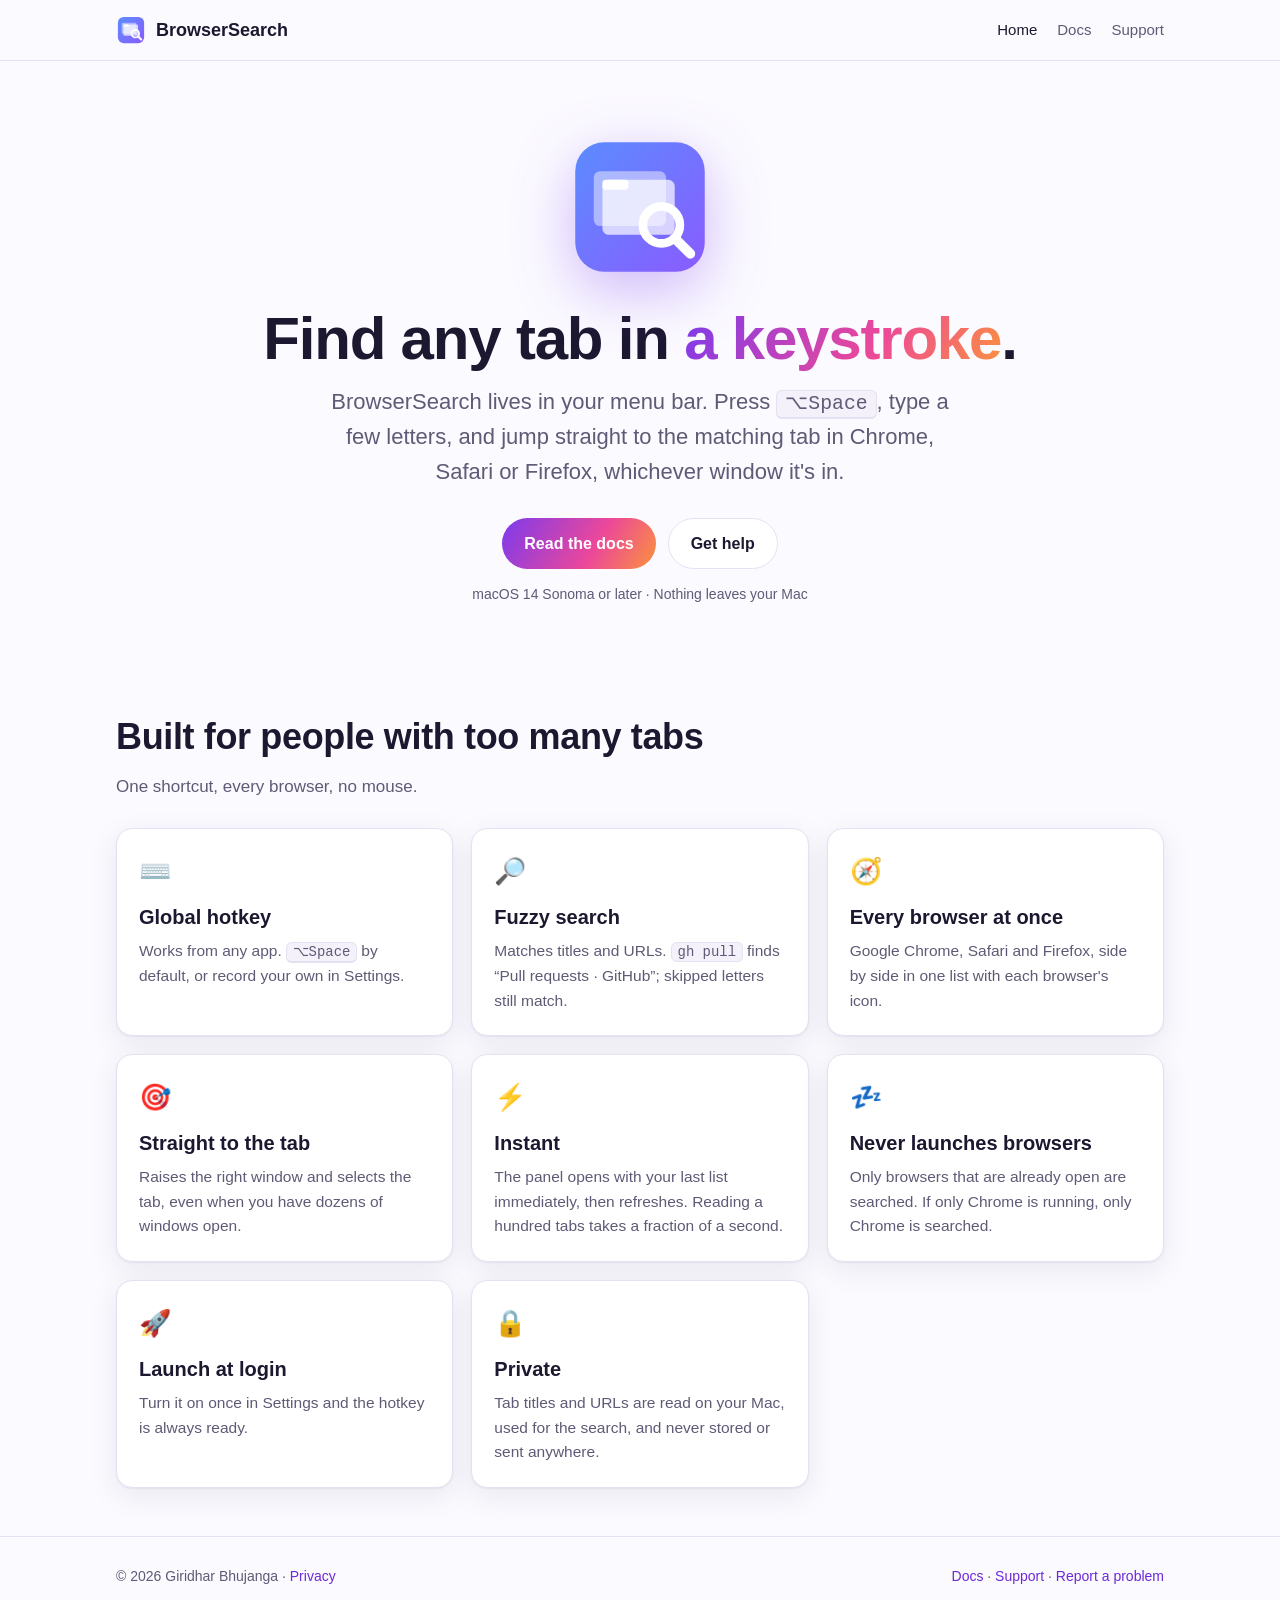
==== index.html @ ef467b91 "BrowserSearch website: home, docs, support, privacy pages and issue templates Co-Authored-By: Claude" ====
<!doctype html>
<html lang="en">
<head>
  <meta charset="utf-8">
  <meta name="viewport" content="width=device-width, initial-scale=1">
  <title>BrowserSearch for macOS</title>
  <meta name="description" content="BrowserSearch finds any open tab in Chrome, Safari or Firefox with a keystroke. Fuzzy search, arrow keys, and it jumps straight to the right window and tab.">
  <link rel="icon" href="images/icon.svg">
  <link rel="stylesheet" href="assets/style.css">
</head>
<body>
<header class="site-header">
  <div class="wrap">
    <a class="brand" href="index.html"><img src="images/icon.svg" alt="">BrowserSearch</a>
    <nav class="nav">
      <a href="index.html" aria-current="page">Home</a>
      <a href="docs.html">Docs</a>
      <a href="support.html">Support</a>
    </nav>
  </div>
</header>

<main>
  <div class="wrap hero">
    <img class="icon" src="images/icon.svg" alt="BrowserSearch app icon">
    <h1>Find any tab in <span class="grad-text">a keystroke</span>.</h1>
    <p class="lead">BrowserSearch lives in your menu bar. Press <kbd>⌥Space</kbd>, type a few letters, and jump straight to the matching tab in Chrome, Safari or Firefox, whichever window it's in.</p>
    <div class="actions">
      <a class="btn primary" href="docs.html">Read the docs</a>
      <a class="btn" href="support.html">Get help</a>
    </div>
    <p class="meta">macOS 14 Sonoma or later · Nothing leaves your Mac</p>
  </div>

  <section>
    <div class="wrap">
      <h2>Built for people with too many tabs</h2>
      <p class="section-lead">One shortcut, every browser, no mouse.</p>
      <div class="grid">
        <div class="card"><span class="emoji">⌨️</span><h3>Global hotkey</h3><p>Works from any app. <kbd>⌥Space</kbd> by default, or record your own in Settings.</p></div>
        <div class="card"><span class="emoji">🔎</span><h3>Fuzzy search</h3><p>Matches titles and URLs. <code>gh pull</code> finds “Pull requests · GitHub”; skipped letters still match.</p></div>
        <div class="card"><span class="emoji">🧭</span><h3>Every browser at once</h3><p>Google Chrome, Safari and Firefox, side by side in one list with each browser's icon.</p></div>
        <div class="card"><span class="emoji">🎯</span><h3>Straight to the tab</h3><p>Raises the right window and selects the tab, even when you have dozens of windows open.</p></div>
        <div class="card"><span class="emoji">⚡️</span><h3>Instant</h3><p>The panel opens with your last list immediately, then refreshes. Reading a hundred tabs takes a fraction of a second.</p></div>
        <div class="card"><span class="emoji">💤</span><h3>Never launches browsers</h3><p>Only browsers that are already open are searched. If only Chrome is running, only Chrome is searched.</p></div>
        <div class="card"><span class="emoji">🚀</span><h3>Launch at login</h3><p>Turn it on once in Settings and the hotkey is always ready.</p></div>
        <div class="card"><span class="emoji">🔒</span><h3>Private</h3><p>Tab titles and URLs are read on your Mac, used for the search, and never stored or sent anywhere.</p></div>
      </div>
    </div>
  </section>
</main>

<footer>
  <div class="wrap">
    <span>© 2026 Giridhar Bhujanga · <a href="privacy.html">Privacy</a></span>
    <span><a href="docs.html">Docs</a> · <a href="support.html">Support</a> · <a href="https://github.com/giridharmb/BrowserSearch_Docs/issues/new/choose">Report a problem</a></span>
  </div>
</footer>
</body>
</html>
---- assets/style.css ----
/* QuickLaunch site — shared styles. Colors follow the app icon (violet → pink → orange). */
:root {
  --bg: #fbfaff;
  --surface: #ffffff;
  --surface-2: #f4f1fb;
  --text: #1c1830;
  --muted: #5f5a75;
  --border: #e6e1f2;
  --violet: #7c3aed;
  --pink: #ec4899;
  --orange: #fb923c;
  --accent: #6d28d9;
  --grad: linear-gradient(120deg, var(--violet), var(--pink) 60%, var(--orange));
  --radius: 16px;
  --shadow: 0 1px 2px rgba(30, 20, 60, .06), 0 8px 30px rgba(30, 20, 60, .08);
  color-scheme: light;
}
@media (prefers-color-scheme: dark) {
  :root {
    --bg: #0f0c1a;
    --surface: #17132a;
    --surface-2: #1e1936;
    --text: #efeafc;
    --muted: #a49dbf;
    --border: #2c2548;
    --accent: #c4a5ff;
    --shadow: 0 1px 2px rgba(0, 0, 0, .4), 0 8px 30px rgba(0, 0, 0, .35);
    color-scheme: dark;
  }
}

* { box-sizing: border-box; }
html { scroll-behavior: smooth; }
body {
  margin: 0;
  background: var(--bg);
  color: var(--text);
  font: 17px/1.6 -apple-system, BlinkMacSystemFont, "SF Pro Text", "Segoe UI", Roboto, Helvetica, Arial, sans-serif;
  -webkit-font-smoothing: antialiased;
}
img { max-width: 100%; height: auto; }
a { color: var(--accent); text-decoration: none; }
a:hover { text-decoration: underline; }
code, kbd {
  font: .9em ui-monospace, "SF Mono", Menlo, monospace;
  background: var(--surface-2);
  border: 1px solid var(--border);
  border-radius: 6px;
  padding: .1em .4em;
}
kbd { border-bottom-width: 2px; white-space: nowrap; }

.wrap { max-width: 1080px; margin: 0 auto; padding: 0 16px; }

/* Header */
.site-header {
  position: sticky; top: 0; z-index: 10;
  background: color-mix(in srgb, var(--bg) 82%, transparent);
  backdrop-filter: saturate(180%) blur(16px);
  -webkit-backdrop-filter: saturate(180%) blur(16px);
  border-bottom: 1px solid var(--border);
}
.site-header .wrap { display: flex; align-items: center; gap: 24px; height: 60px; }
.brand { display: flex; align-items: center; gap: 10px; font-weight: 700; color: var(--text); font-size: 18px; }
.brand img { width: 30px; height: 30px; }
.brand:hover { text-decoration: none; }
.nav { display: flex; gap: 20px; margin-left: auto; flex-wrap: wrap; }
.nav a { color: var(--muted); font-size: 15px; font-weight: 500; }
.nav a:hover, .nav a[aria-current="page"] { color: var(--text); text-decoration: none; }

/* Hero */
.hero { text-align: center; padding: 72px 0 40px; }
.hero .icon { width: 148px; height: 148px; filter: drop-shadow(0 18px 30px rgba(124, 58, 237, .35)); }
.hero h1 { font-size: clamp(38px, 6vw, 60px); line-height: 1.08; margin: 18px 0 12px; letter-spacing: -.02em; }
.grad-text { background: var(--grad); -webkit-background-clip: text; background-clip: text; color: transparent; }
.hero p.lead { font-size: clamp(18px, 2.4vw, 22px); color: var(--muted); max-width: 640px; margin: 0 auto 28px; }
.actions { display: flex; gap: 12px; justify-content: center; flex-wrap: wrap; }
.btn {
  display: inline-flex; align-items: center; gap: 8px;
  padding: 12px 22px; border-radius: 999px; font-weight: 600; font-size: 16px;
  border: 1px solid var(--border); background: var(--surface); color: var(--text);
}
.btn:hover { text-decoration: none; box-shadow: var(--shadow); }
.btn.primary { background: var(--grad); color: #fff; border: 0; }
.meta { color: var(--muted); font-size: 14px; margin-top: 14px; }

/* Sections */
section { padding: 48px 0; }
h2 { font-size: clamp(26px, 3.5vw, 36px); letter-spacing: -.01em; margin: 0 0 8px; }
h3 { font-size: 20px; margin: 0 0 6px; }
.section-lead { color: var(--muted); margin: 0 0 28px; max-width: 680px; }

.grid { display: grid; gap: 18px; grid-template-columns: repeat(auto-fill, minmax(min(100%, 300px), 1fr)); }
.card {
  background: var(--surface); border: 1px solid var(--border); border-radius: var(--radius);
  padding: 22px; box-shadow: var(--shadow);
}
.card p { margin: 0; color: var(--muted); font-size: 15.5px; }
.card .emoji { font-size: 26px; display: block; margin-bottom: 8px; }
.tag {
  display: inline-block; font-size: 12px; font-weight: 600; padding: 2px 8px; border-radius: 999px;
  background: var(--surface-2); color: var(--muted); border: 1px solid var(--border); margin-left: 6px; vertical-align: middle;
}

.shot { display: grid; gap: 28px; grid-template-columns: 1fr 1fr; align-items: center; margin: 28px 0; }
.shot.flip > :first-child { order: 2; }
.shot img { border-radius: var(--radius); box-shadow: var(--shadow); border: 1px solid var(--border); background: var(--surface); }
@media (max-width: 760px) { .shot { grid-template-columns: 1fr; } .shot.flip > :first-child { order: 0; } }

/* Docs layout */
.docs { display: grid; grid-template-columns: 220px 1fr; gap: 40px; padding: 40px 0 64px; }
.toc { position: sticky; top: 84px; align-self: start; font-size: 15px; }
.toc a { display: block; color: var(--muted); padding: 4px 0; }
.toc a:hover { color: var(--text); }
.content h2 { margin-top: 44px; padding-top: 8px; }
.content h2:first-child { margin-top: 0; }
.content p, .content li { color: var(--text); }
@media (max-width: 820px) { .docs { grid-template-columns: 1fr; } .toc { position: static; } }

table { width: 100%; border-collapse: collapse; font-size: 15.5px; background: var(--surface); border-radius: 12px; overflow: hidden; border: 1px solid var(--border); }
th, td { text-align: left; padding: 10px 14px; border-bottom: 1px solid var(--border); vertical-align: top; }
th { background: var(--surface-2); font-weight: 600; }
tr:last-child td { border-bottom: 0; }
.table-scroll { overflow-x: auto; }

.callout { border-left: 4px solid var(--violet); background: var(--surface-2); border-radius: 0 12px 12px 0; padding: 14px 18px; margin: 18px 0; }
.callout.warn { border-left-color: var(--orange); }

details { background: var(--surface); border: 1px solid var(--border); border-radius: 12px; padding: 14px 18px; margin: 10px 0; }
details summary { cursor: pointer; font-weight: 600; }
details[open] summary { margin-bottom: 8px; }

/* Release notes */
.release { border-left: 3px solid var(--border); padding-left: 22px; margin: 0 0 40px; position: relative; }
.release::before { content: ""; position: absolute; left: -8px; top: 8px; width: 13px; height: 13px; border-radius: 50%; background: var(--grad); }
.release .date { color: var(--muted); font-size: 14px; }

footer { border-top: 1px solid var(--border); color: var(--muted); font-size: 14px; padding: 28px 0 40px; }
footer .wrap { display: flex; gap: 16px; flex-wrap: wrap; justify-content: space-between; }
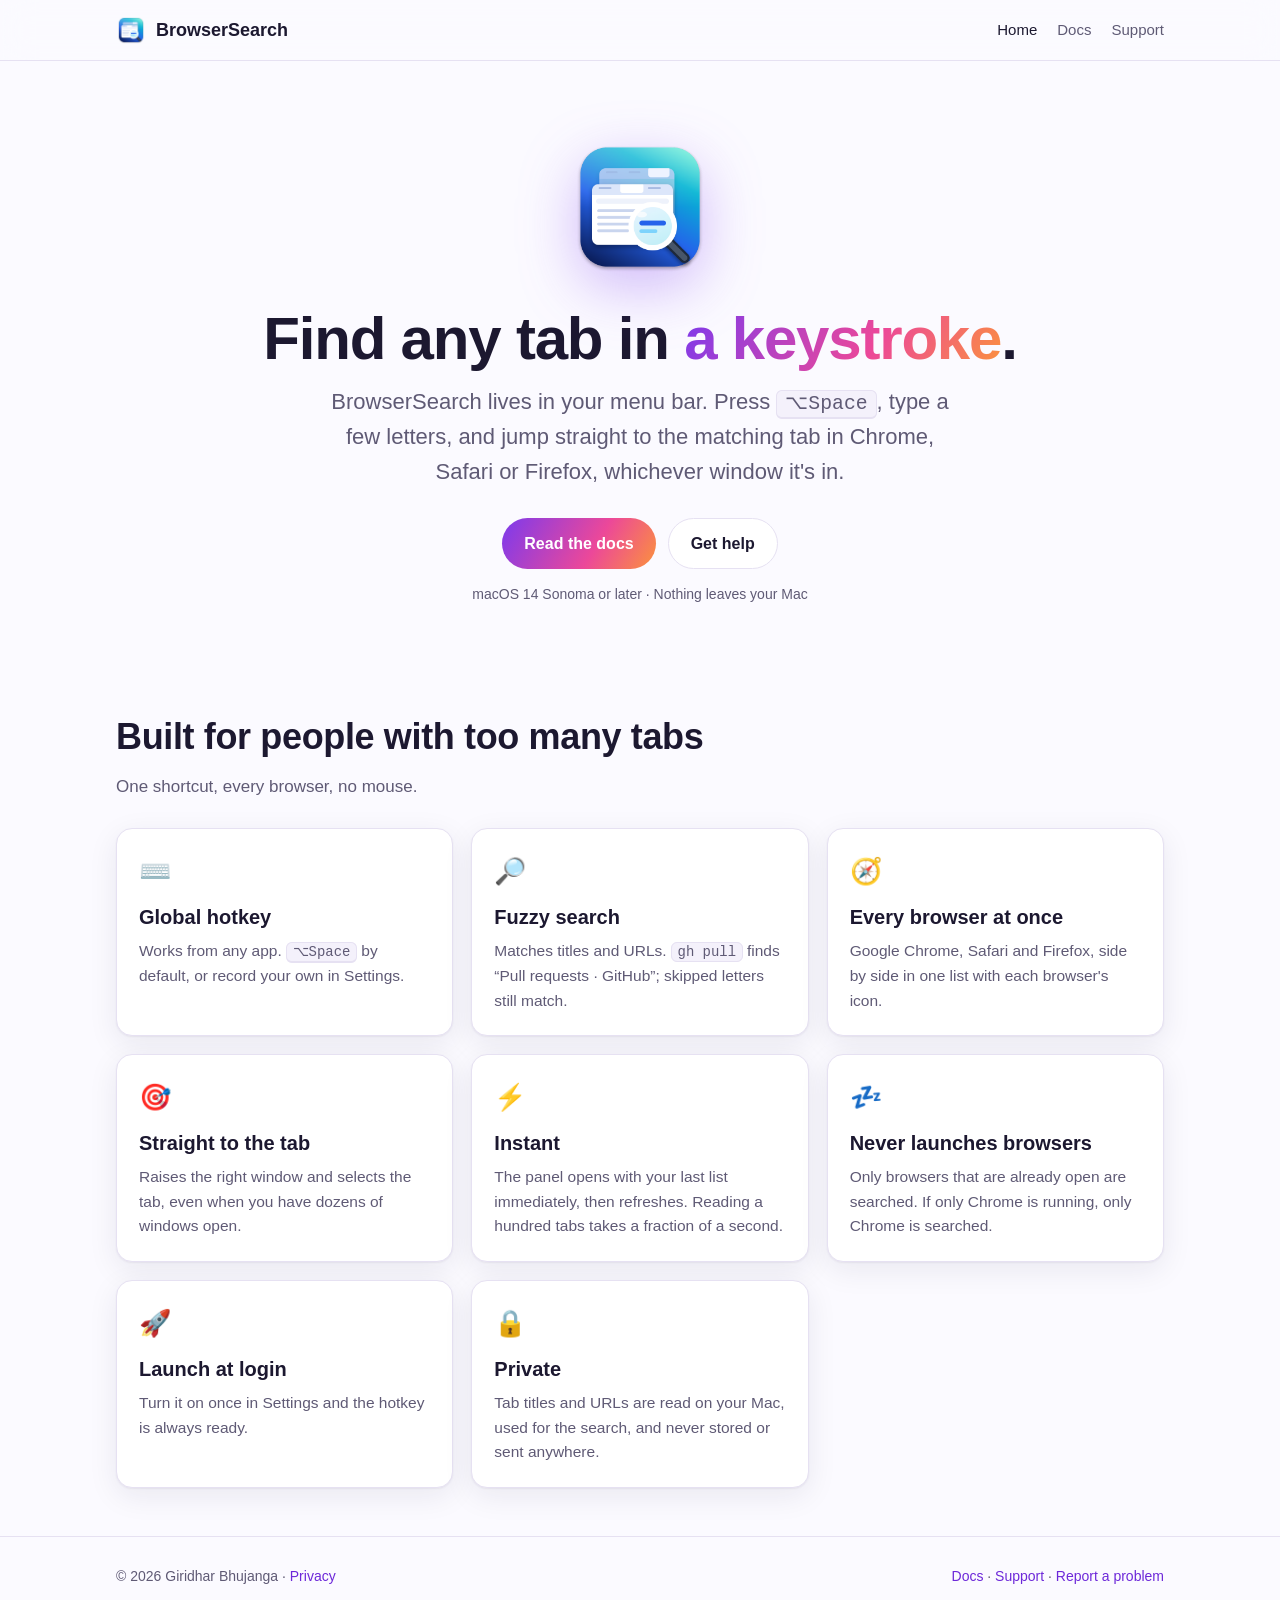
==== commit ac13e4e2: "Real app icon; document the new Settings panes Co-Authored-By: Claude Opus 5.5 <noreply@anthropic.co" ====
--- a/index.html
+++ b/index.html
@@ -5,13 +5,13 @@
   <meta name="viewport" content="width=device-width, initial-scale=1">
   <title>BrowserSearch for macOS</title>
   <meta name="description" content="BrowserSearch finds any open tab in Chrome, Safari or Firefox with a keystroke. Fuzzy search, arrow keys, and it jumps straight to the right window and tab.">
-  <link rel="icon" href="images/icon.svg">
+  <link rel="icon" href="images/icon.png">
   <link rel="stylesheet" href="assets/style.css">
 </head>
 <body>
 <header class="site-header">
   <div class="wrap">
-    <a class="brand" href="index.html"><img src="images/icon.svg" alt="">BrowserSearch</a>
+    <a class="brand" href="index.html"><img src="images/icon.png" alt="">BrowserSearch</a>
     <nav class="nav">
       <a href="index.html" aria-current="page">Home</a>
       <a href="docs.html">Docs</a>
@@ -22,7 +22,7 @@
 
 <main>
   <div class="wrap hero">
-    <img class="icon" src="images/icon.svg" alt="BrowserSearch app icon">
+    <img class="icon" src="images/icon-512.png" alt="BrowserSearch app icon">
     <h1>Find any tab in <span class="grad-text">a keystroke</span>.</h1>
     <p class="lead">BrowserSearch lives in your menu bar. Press <kbd>⌥Space</kbd>, type a few letters, and jump straight to the matching tab in Chrome, Safari or Firefox, whichever window it's in.</p>
     <div class="actions">
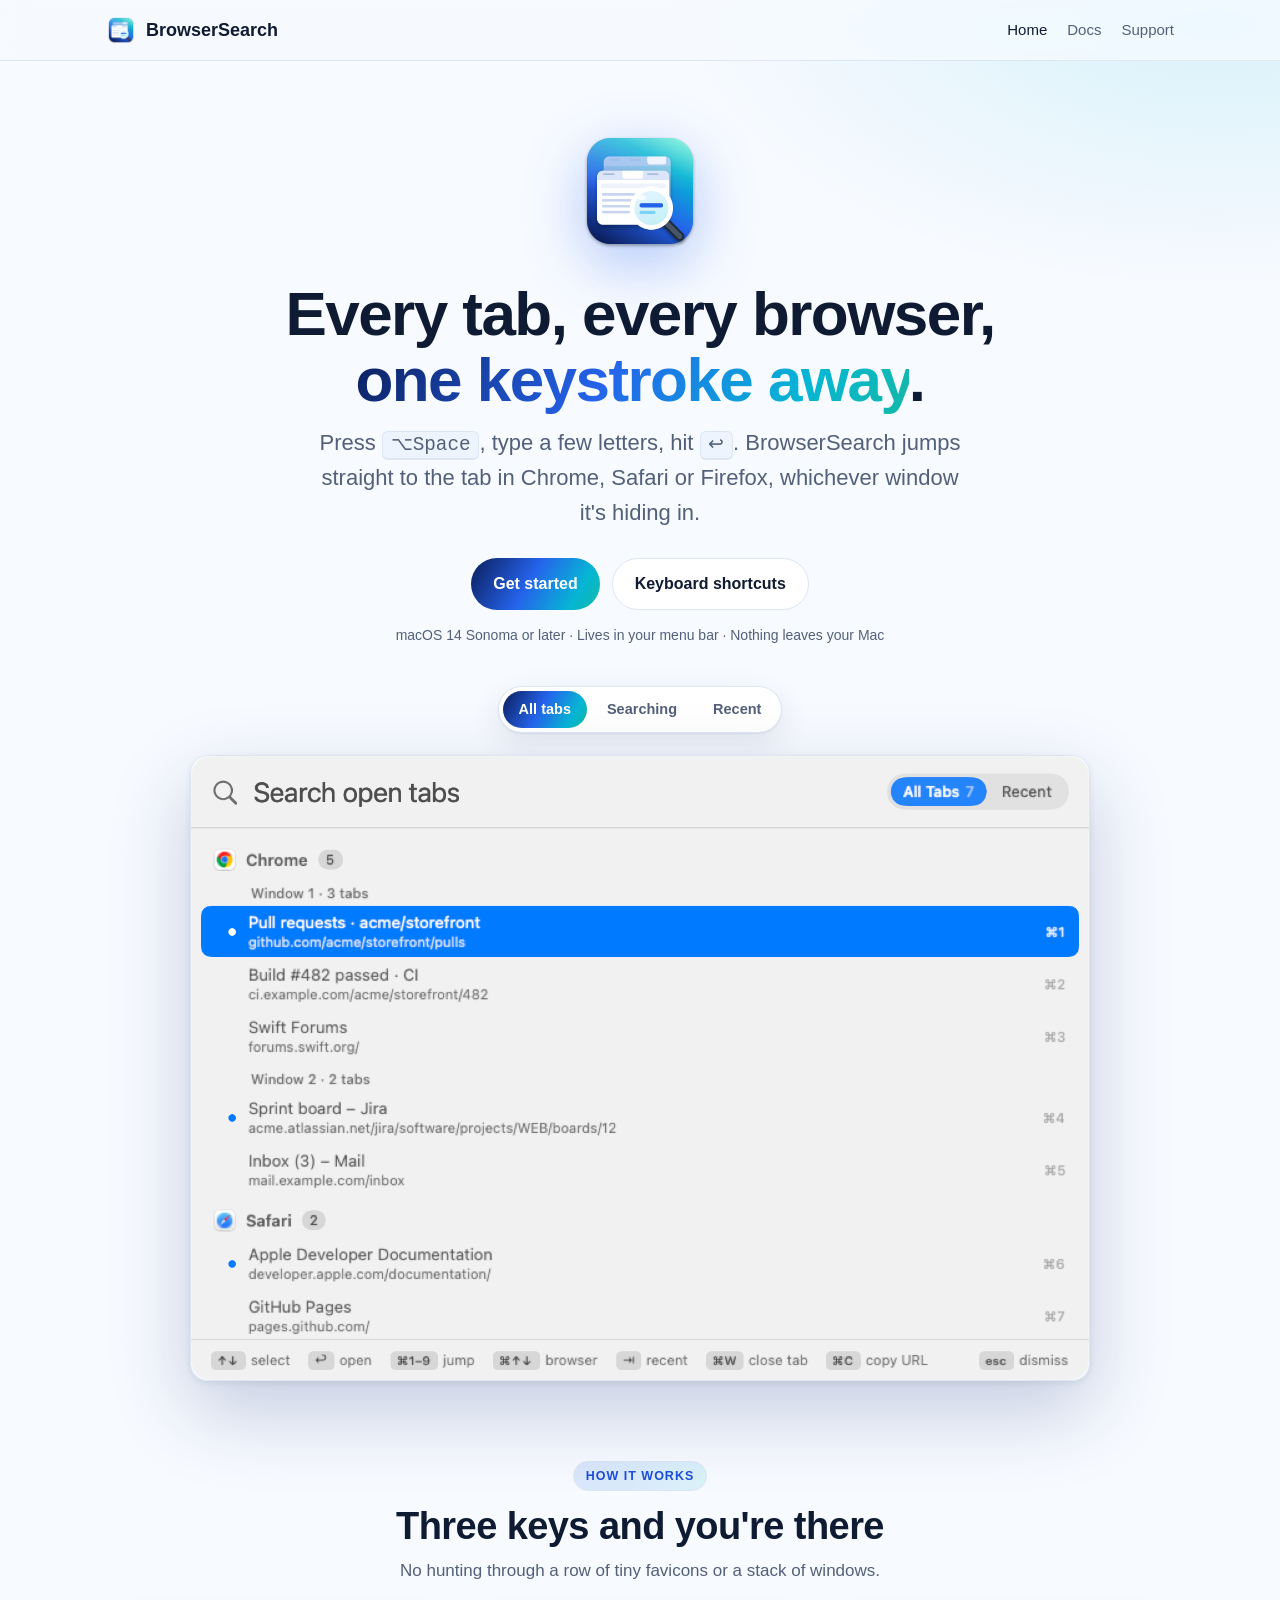
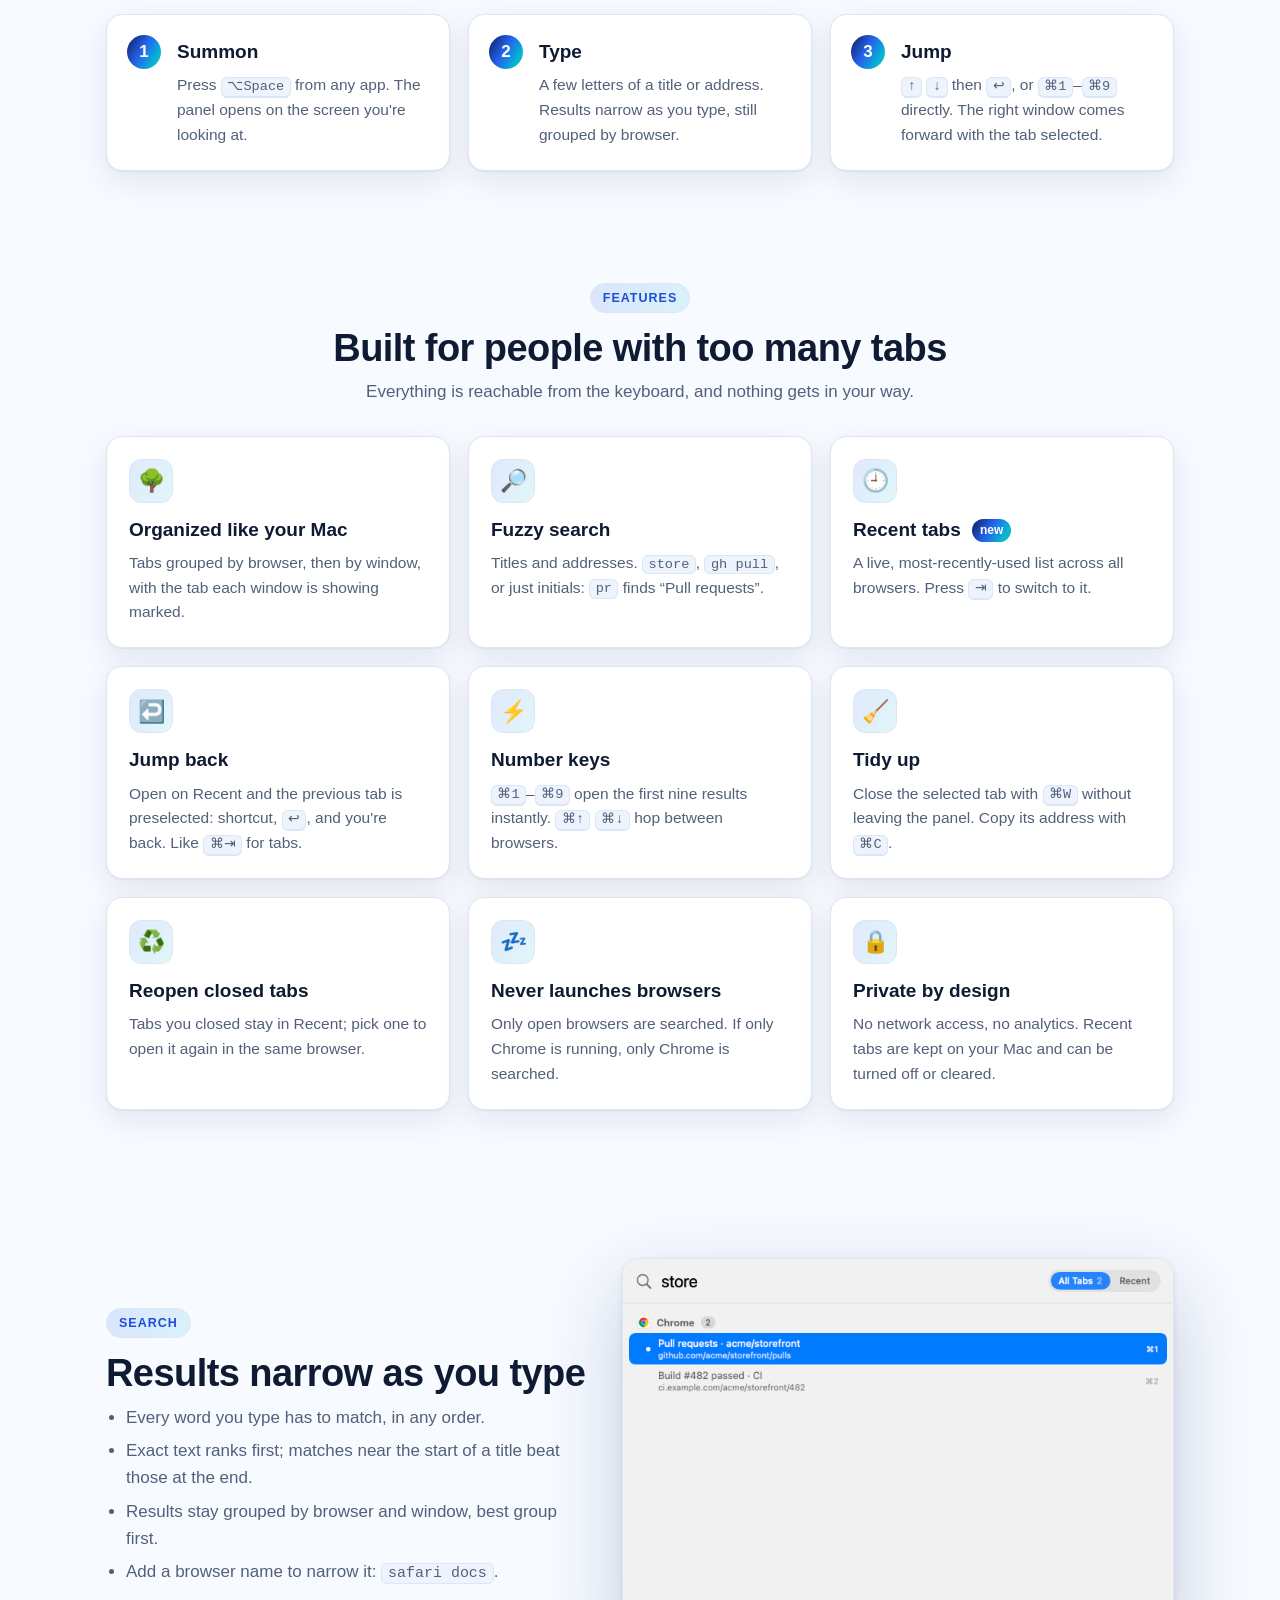
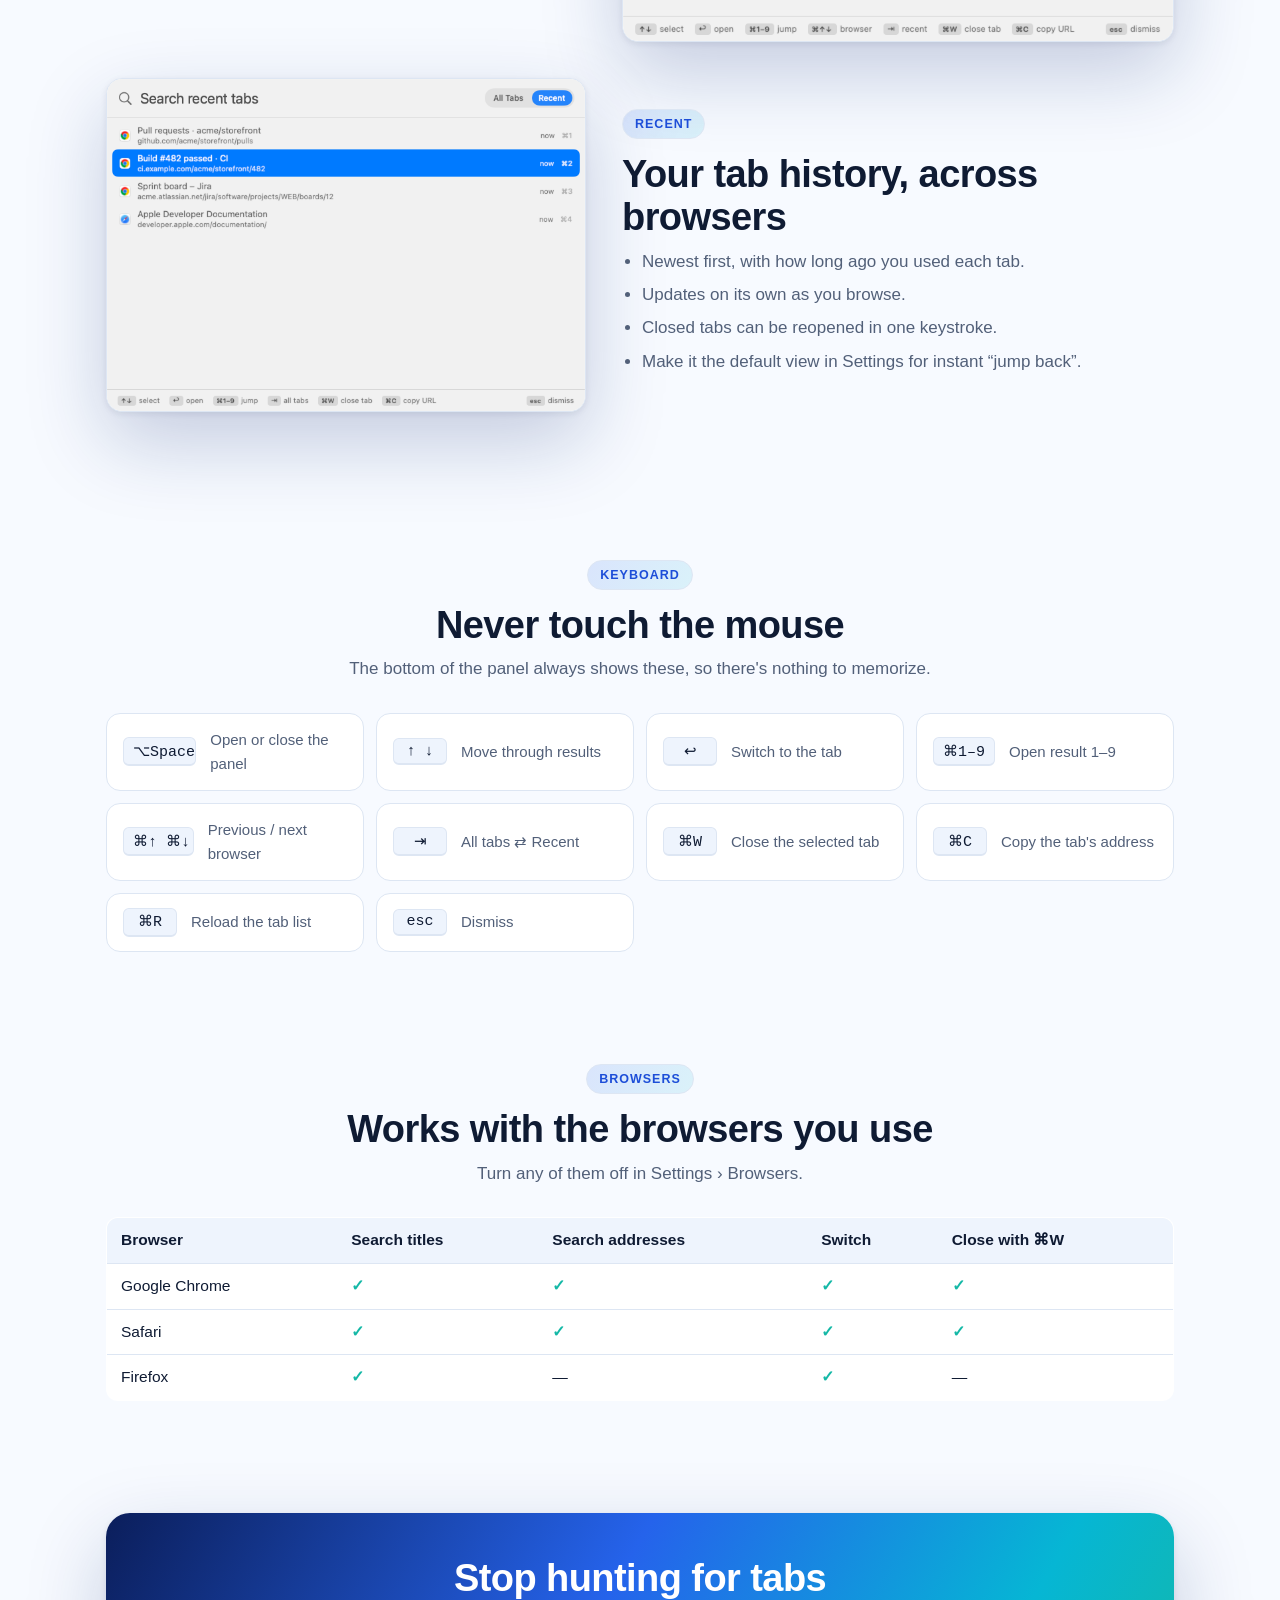
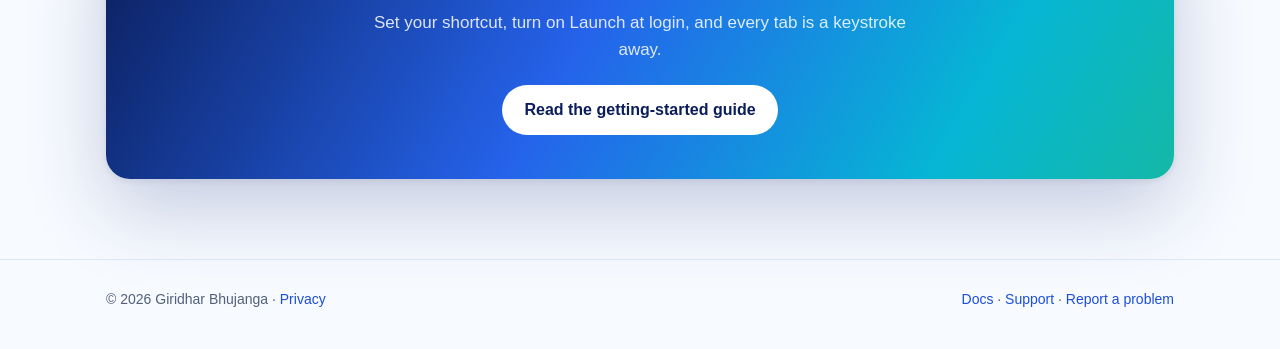
==== commit 3a21e01f: "Restyled site: BrowserSearch palette, screenshot viewer, steps, keyboard grid; docs for tree, Recent" ====
--- a/index.html
+++ b/index.html
@@ -4,7 +4,7 @@
   <meta charset="utf-8">
   <meta name="viewport" content="width=device-width, initial-scale=1">
   <title>BrowserSearch for macOS</title>
-  <meta name="description" content="BrowserSearch finds any open tab in Chrome, Safari or Firefox with a keystroke. Fuzzy search, arrow keys, and it jumps straight to the right window and tab.">
+  <meta name="description" content="BrowserSearch finds any open tab in Chrome, Safari or Firefox with a keystroke. Tabs grouped by browser and window, fuzzy search, recent tabs, and it jumps straight to the right tab.">
   <link rel="icon" href="images/icon.png">
   <link rel="stylesheet" href="assets/style.css">
 </head>
@@ -23,28 +23,140 @@
 <main>
   <div class="wrap hero">
     <img class="icon" src="images/icon-512.png" alt="BrowserSearch app icon">
-    <h1>Find any tab in <span class="grad-text">a keystroke</span>.</h1>
-    <p class="lead">BrowserSearch lives in your menu bar. Press <kbd>⌥Space</kbd>, type a few letters, and jump straight to the matching tab in Chrome, Safari or Firefox, whichever window it's in.</p>
+    <h1>Every tab, every browser,<br><span class="grad-text">one keystroke away</span>.</h1>
+    <p class="lead">Press <kbd>⌥Space</kbd>, type a few letters, hit <kbd>↩</kbd>. BrowserSearch jumps straight to the tab in Chrome, Safari or Firefox, whichever window it's hiding in.</p>
     <div class="actions">
-      <a class="btn primary" href="docs.html">Read the docs</a>
-      <a class="btn" href="support.html">Get help</a>
+      <a class="btn primary" href="docs.html#start">Get started</a>
+      <a class="btn" href="#keyboard">Keyboard shortcuts</a>
     </div>
-    <p class="meta">macOS 14 Sonoma or later · Nothing leaves your Mac</p>
+    <p class="meta">macOS 14 Sonoma or later · Lives in your menu bar · Nothing leaves your Mac</p>
+
+    <div class="viewer">
+      <input type="radio" name="view" id="v-all" checked>
+      <input type="radio" name="view" id="v-search">
+      <input type="radio" name="view" id="v-recent">
+      <div class="switch" role="tablist" aria-label="Screenshots">
+        <label for="v-all">All tabs</label>
+        <label for="v-search">Searching</label>
+        <label for="v-recent">Recent</label>
+      </div>
+      <div class="frames">
+        <img class="f-all" src="images/panel-all.png" alt="The BrowserSearch panel listing tabs grouped under Chrome and Safari, and by window">
+        <img class="f-search" src="images/panel-search.png" alt="Typing 'store' narrows the list to the two matching Chrome tabs">
+        <img class="f-recent" src="images/panel-recent.png" alt="The Recent list showing the most recently used tabs, newest first, with the previous tab preselected">
+      </div>
+    </div>
   </div>
 
   <section>
+    <div class="wrap center">
+      <span class="eyebrow">How it works</span>
+      <h2>Three keys and you're there</h2>
+      <p class="section-lead">No hunting through a row of tiny favicons or a stack of windows.</p>
+      <div class="steps" style="text-align:left">
+        <div class="step"><h3>Summon</h3><p>Press <kbd>⌥Space</kbd> from any app. The panel opens on the screen you're looking at.</p></div>
+        <div class="step"><h3>Type</h3><p>A few letters of a title or address. Results narrow as you type, still grouped by browser.</p></div>
+        <div class="step"><h3>Jump</h3><p><kbd>↑</kbd> <kbd>↓</kbd> then <kbd>↩</kbd>, or <kbd>⌘1</kbd>–<kbd>⌘9</kbd> directly. The right window comes forward with the tab selected.</p></div>
+      </div>
+    </div>
+  </section>
+
+  <section>
     <div class="wrap">
-      <h2>Built for people with too many tabs</h2>
-      <p class="section-lead">One shortcut, every browser, no mouse.</p>
+      <div class="center">
+        <span class="eyebrow">Features</span>
+        <h2>Built for people with too many tabs</h2>
+        <p class="section-lead">Everything is reachable from the keyboard, and nothing gets in your way.</p>
+      </div>
       <div class="grid">
-        <div class="card"><span class="emoji">⌨️</span><h3>Global hotkey</h3><p>Works from any app. <kbd>⌥Space</kbd> by default, or record your own in Settings.</p></div>
-        <div class="card"><span class="emoji">🔎</span><h3>Fuzzy search</h3><p>Matches titles and URLs. <code>gh pull</code> finds “Pull requests · GitHub”; skipped letters still match.</p></div>
-        <div class="card"><span class="emoji">🧭</span><h3>Every browser at once</h3><p>Google Chrome, Safari and Firefox, side by side in one list with each browser's icon.</p></div>
-        <div class="card"><span class="emoji">🎯</span><h3>Straight to the tab</h3><p>Raises the right window and selects the tab, even when you have dozens of windows open.</p></div>
-        <div class="card"><span class="emoji">⚡️</span><h3>Instant</h3><p>The panel opens with your last list immediately, then refreshes. Reading a hundred tabs takes a fraction of a second.</p></div>
-        <div class="card"><span class="emoji">💤</span><h3>Never launches browsers</h3><p>Only browsers that are already open are searched. If only Chrome is running, only Chrome is searched.</p></div>
-        <div class="card"><span class="emoji">🚀</span><h3>Launch at login</h3><p>Turn it on once in Settings and the hotkey is always ready.</p></div>
-        <div class="card"><span class="emoji">🔒</span><h3>Private</h3><p>Tab titles and URLs are read on your Mac, used for the search, and never stored or sent anywhere.</p></div>
+        <div class="card"><span class="emoji">🌳</span><h3>Organized like your Mac</h3><p>Tabs grouped by browser, then by window, with the tab each window is showing marked.</p></div>
+        <div class="card"><span class="emoji">🔎</span><h3>Fuzzy search</h3><p>Titles and addresses. <code>store</code>, <code>gh pull</code>, or just initials: <code>pr</code> finds “Pull requests”.</p></div>
+        <div class="card"><span class="emoji">🕘</span><h3>Recent tabs <span class="tag new">new</span></h3><p>A live, most-recently-used list across all browsers. Press <kbd>⇥</kbd> to switch to it.</p></div>
+        <div class="card"><span class="emoji">↩️</span><h3>Jump back</h3><p>Open on Recent and the previous tab is preselected: shortcut, <kbd>↩</kbd>, and you're back. Like <kbd>⌘⇥</kbd> for tabs.</p></div>
+        <div class="card"><span class="emoji">⚡️</span><h3>Number keys</h3><p><kbd>⌘1</kbd>–<kbd>⌘9</kbd> open the first nine results instantly. <kbd>⌘↑</kbd> <kbd>⌘↓</kbd> hop between browsers.</p></div>
+        <div class="card"><span class="emoji">🧹</span><h3>Tidy up</h3><p>Close the selected tab with <kbd>⌘W</kbd> without leaving the panel. Copy its address with <kbd>⌘C</kbd>.</p></div>
+        <div class="card"><span class="emoji">♻️</span><h3>Reopen closed tabs</h3><p>Tabs you closed stay in Recent; pick one to open it again in the same browser.</p></div>
+        <div class="card"><span class="emoji">💤</span><h3>Never launches browsers</h3><p>Only open browsers are searched. If only Chrome is running, only Chrome is searched.</p></div>
+        <div class="card"><span class="emoji">🔒</span><h3>Private by design</h3><p>No network access, no analytics. Recent tabs are kept on your Mac and can be turned off or cleared.</p></div>
+      </div>
+    </div>
+  </section>
+
+  <section>
+    <div class="wrap">
+      <div class="shot">
+        <div>
+          <span class="eyebrow">Search</span>
+          <h2>Results narrow as you type</h2>
+          <ul>
+            <li>Every word you type has to match, in any order.</li>
+            <li>Exact text ranks first; matches near the start of a title beat those at the end.</li>
+            <li>Results stay grouped by browser and window, best group first.</li>
+            <li>Add a browser name to narrow it: <code>safari docs</code>.</li>
+          </ul>
+        </div>
+        <img src="images/panel-search.png" alt="Search results for 'store' grouped under Chrome">
+      </div>
+      <div class="shot flip">
+        <div>
+          <span class="eyebrow">Recent</span>
+          <h2>Your tab history, across browsers</h2>
+          <ul>
+            <li>Newest first, with how long ago you used each tab.</li>
+            <li>Updates on its own as you browse.</li>
+            <li>Closed tabs can be reopened in one keystroke.</li>
+            <li>Make it the default view in Settings for instant “jump back”.</li>
+          </ul>
+        </div>
+        <img src="images/panel-recent.png" alt="Recent tabs list, newest first">
+      </div>
+    </div>
+  </section>
+
+  <section id="keyboard">
+    <div class="wrap">
+      <div class="center">
+        <span class="eyebrow">Keyboard</span>
+        <h2>Never touch the mouse</h2>
+        <p class="section-lead">The bottom of the panel always shows these, so there's nothing to memorize.</p>
+      </div>
+      <div class="keys">
+        <div class="key"><kbd>⌥Space</kbd><span>Open or close the panel</span></div>
+        <div class="key"><kbd>↑ ↓</kbd><span>Move through results</span></div>
+        <div class="key"><kbd>↩</kbd><span>Switch to the tab</span></div>
+        <div class="key"><kbd>⌘1–9</kbd><span>Open result 1–9</span></div>
+        <div class="key"><kbd>⌘↑ ⌘↓</kbd><span>Previous / next browser</span></div>
+        <div class="key"><kbd>⇥</kbd><span>All tabs ⇄ Recent</span></div>
+        <div class="key"><kbd>⌘W</kbd><span>Close the selected tab</span></div>
+        <div class="key"><kbd>⌘C</kbd><span>Copy the tab's address</span></div>
+        <div class="key"><kbd>⌘R</kbd><span>Reload the tab list</span></div>
+        <div class="key"><kbd>esc</kbd><span>Dismiss</span></div>
+      </div>
+    </div>
+  </section>
+
+  <section>
+    <div class="wrap">
+      <div class="center">
+        <span class="eyebrow">Browsers</span>
+        <h2>Works with the browsers you use</h2>
+        <p class="section-lead">Turn any of them off in Settings › Browsers.</p>
+      </div>
+      <div class="table-scroll"><table>
+        <tr><th>Browser</th><th>Search titles</th><th>Search addresses</th><th>Switch</th><th>Close with ⌘W</th></tr>
+        <tr><td>Google Chrome</td><td class="yes">✓</td><td class="yes">✓</td><td class="yes">✓</td><td class="yes">✓</td></tr>
+        <tr><td>Safari</td><td class="yes">✓</td><td class="yes">✓</td><td class="yes">✓</td><td class="yes">✓</td></tr>
+        <tr><td>Firefox</td><td class="yes">✓</td><td>—</td><td class="yes">✓</td><td>—</td></tr>
+      </table></div>
+    </div>
+  </section>
+
+  <section>
+    <div class="wrap">
+      <div class="cta">
+        <h2>Stop hunting for tabs</h2>
+        <p>Set your shortcut, turn on Launch at login, and every tab is a keystroke away.</p>
+        <a class="btn" href="docs.html#start">Read the getting-started guide</a>
       </div>
     </div>
   </section>
--- a/assets/style.css
+++ b/assets/style.css
@@ -1,30 +1,35 @@
-/* QuickLaunch site — shared styles. Colors follow the app icon (violet → pink → orange). */
+/* BrowserSearch site — shared styles. Colors follow the app icon (deep blue → blue → cyan → teal). */
 :root {
-  --bg: #fbfaff;
+  --bg: #f7faff;
   --surface: #ffffff;
-  --surface-2: #f4f1fb;
-  --text: #1c1830;
-  --muted: #5f5a75;
-  --border: #e6e1f2;
-  --violet: #7c3aed;
-  --pink: #ec4899;
-  --orange: #fb923c;
-  --accent: #6d28d9;
-  --grad: linear-gradient(120deg, var(--violet), var(--pink) 60%, var(--orange));
+  --surface-2: #eef4fd;
+  --text: #0f1b33;
+  --muted: #526079;
+  --border: #dde6f3;
+  --blue: #2563eb;
+  --cyan: #06b6d4;
+  --teal: #14b8a6;
+  --navy: #0b1e5b;
+  --accent: #1d4ed8;
+  --grad: linear-gradient(120deg, var(--navy), var(--blue) 45%, var(--cyan) 80%, var(--teal));
+  --grad-soft: linear-gradient(120deg, rgba(37, 99, 235, .14), rgba(6, 182, 212, .12));
   --radius: 16px;
-  --shadow: 0 1px 2px rgba(30, 20, 60, .06), 0 8px 30px rgba(30, 20, 60, .08);
+  --shadow: 0 1px 2px rgba(15, 30, 70, .06), 0 10px 32px rgba(15, 30, 70, .09);
+  --shadow-lg: 0 2px 6px rgba(15, 30, 70, .08), 0 30px 80px rgba(15, 40, 110, .22);
   color-scheme: light;
 }
 @media (prefers-color-scheme: dark) {
   :root {
-    --bg: #0f0c1a;
-    --surface: #17132a;
-    --surface-2: #1e1936;
-    --text: #efeafc;
-    --muted: #a49dbf;
-    --border: #2c2548;
-    --accent: #c4a5ff;
-    --shadow: 0 1px 2px rgba(0, 0, 0, .4), 0 8px 30px rgba(0, 0, 0, .35);
+    --bg: #070d1c;
+    --surface: #0e1830;
+    --surface-2: #14213f;
+    --text: #e8eefc;
+    --muted: #9aa8c7;
+    --border: #1f2e52;
+    --accent: #7cb4ff;
+    --grad-soft: linear-gradient(120deg, rgba(37, 99, 235, .22), rgba(6, 182, 212, .14));
+    --shadow: 0 1px 2px rgba(0, 0, 0, .4), 0 10px 32px rgba(0, 0, 0, .35);
+    --shadow-lg: 0 2px 6px rgba(0, 0, 0, .5), 0 30px 80px rgba(0, 20, 60, .6);
     color-scheme: dark;
   }
 }
@@ -33,7 +38,11 @@
 html { scroll-behavior: smooth; }
 body {
   margin: 0;
-  background: var(--bg);
+  background:
+    radial-gradient(1100px 520px at 15% -10%, rgba(37, 99, 235, .14), transparent 60%),
+    radial-gradient(900px 480px at 95% 0%, rgba(6, 182, 212, .13), transparent 60%),
+    var(--bg);
+  background-repeat: no-repeat;
   color: var(--text);
   font: 17px/1.6 -apple-system, BlinkMacSystemFont, "SF Pro Text", "Segoe UI", Roboto, Helvetica, Arial, sans-serif;
   -webkit-font-smoothing: antialiased;
@@ -42,7 +51,7 @@
 a { color: var(--accent); text-decoration: none; }
 a:hover { text-decoration: underline; }
 code, kbd {
-  font: .9em ui-monospace, "SF Mono", Menlo, monospace;
+  font: .88em ui-monospace, "SF Mono", Menlo, monospace;
   background: var(--surface-2);
   border: 1px solid var(--border);
   border-radius: 6px;
@@ -50,12 +59,12 @@
 }
 kbd { border-bottom-width: 2px; white-space: nowrap; }
 
-.wrap { max-width: 1080px; margin: 0 auto; padding: 0 16px; }
+.wrap { max-width: 1100px; margin: 0 auto; padding: 0 16px; }
 
 /* Header */
 .site-header {
   position: sticky; top: 0; z-index: 10;
-  background: color-mix(in srgb, var(--bg) 82%, transparent);
+  background: color-mix(in srgb, var(--bg) 80%, transparent);
   backdrop-filter: saturate(180%) blur(16px);
   -webkit-backdrop-filter: saturate(180%) blur(16px);
   border-bottom: 1px solid var(--border);
@@ -69,52 +78,124 @@
 .nav a:hover, .nav a[aria-current="page"] { color: var(--text); text-decoration: none; }
 
 /* Hero */
-.hero { text-align: center; padding: 72px 0 40px; }
-.hero .icon { width: 148px; height: 148px; filter: drop-shadow(0 18px 30px rgba(124, 58, 237, .35)); }
-.hero h1 { font-size: clamp(38px, 6vw, 60px); line-height: 1.08; margin: 18px 0 12px; letter-spacing: -.02em; }
+.hero { text-align: center; padding: 64px 0 24px; }
+.hero .icon { width: 132px; height: 132px; filter: drop-shadow(0 18px 30px rgba(37, 99, 235, .35)); }
+.hero h1 { font-size: clamp(38px, 6vw, 62px); line-height: 1.06; margin: 16px 0 12px; letter-spacing: -.025em; }
 .grad-text { background: var(--grad); -webkit-background-clip: text; background-clip: text; color: transparent; }
-.hero p.lead { font-size: clamp(18px, 2.4vw, 22px); color: var(--muted); max-width: 640px; margin: 0 auto 28px; }
+.hero p.lead { font-size: clamp(18px, 2.4vw, 22px); color: var(--muted); max-width: 660px; margin: 0 auto 28px; }
 .actions { display: flex; gap: 12px; justify-content: center; flex-wrap: wrap; }
 .btn {
   display: inline-flex; align-items: center; gap: 8px;
   padding: 12px 22px; border-radius: 999px; font-weight: 600; font-size: 16px;
   border: 1px solid var(--border); background: var(--surface); color: var(--text);
-}
-.btn:hover { text-decoration: none; box-shadow: var(--shadow); }
+  transition: box-shadow .15s, transform .15s;
+}
+.btn:hover { text-decoration: none; box-shadow: var(--shadow); transform: translateY(-1px); }
 .btn.primary { background: var(--grad); color: #fff; border: 0; }
 .meta { color: var(--muted); font-size: 14px; margin-top: 14px; }
+.eyebrow {
+  display: inline-block; font-size: 12.5px; font-weight: 700; letter-spacing: .08em; text-transform: uppercase;
+  color: var(--accent); background: var(--grad-soft); border: 1px solid var(--border);
+  padding: 4px 12px; border-radius: 999px; margin-bottom: 14px;
+}
+
+/* Screenshot viewer: pure-CSS tabs (radio inputs), no JavaScript */
+.viewer { max-width: 900px; margin: 40px auto 0; text-align: center; }
+.viewer input { position: absolute; opacity: 0; pointer-events: none; }
+.viewer .switch {
+  display: inline-flex; gap: 4px; padding: 4px; border-radius: 999px;
+  background: var(--surface); border: 1px solid var(--border); box-shadow: var(--shadow); margin-bottom: 22px;
+}
+.viewer .switch label {
+  cursor: pointer; padding: 7px 16px; border-radius: 999px; font-size: 14.5px; font-weight: 600; color: var(--muted);
+  transition: background .15s, color .15s;
+}
+.viewer .frames { position: relative; }
+.viewer .frames img {
+  display: none; width: 100%; border-radius: 18px; box-shadow: var(--shadow-lg); border: 1px solid var(--border);
+}
+.viewer .caption { color: var(--muted); font-size: 15px; margin-top: 16px; display: none; }
+#v-all:checked ~ .switch label[for="v-all"],
+#v-search:checked ~ .switch label[for="v-search"],
+#v-recent:checked ~ .switch label[for="v-recent"] { background: var(--grad); color: #fff; }
+#v-all:checked ~ .frames .f-all,
+#v-search:checked ~ .frames .f-search,
+#v-recent:checked ~ .frames .f-recent { display: block; }
+#v-all:focus-visible ~ .switch label[for="v-all"],
+#v-search:focus-visible ~ .switch label[for="v-search"],
+#v-recent:focus-visible ~ .switch label[for="v-recent"] { outline: 2px solid var(--blue); outline-offset: 2px; }
 
 /* Sections */
-section { padding: 48px 0; }
-h2 { font-size: clamp(26px, 3.5vw, 36px); letter-spacing: -.01em; margin: 0 0 8px; }
-h3 { font-size: 20px; margin: 0 0 6px; }
-.section-lead { color: var(--muted); margin: 0 0 28px; max-width: 680px; }
+section { padding: 56px 0; }
+h2 { font-size: clamp(26px, 3.5vw, 38px); letter-spacing: -.015em; margin: 0 0 8px; line-height: 1.15; }
+h3 { font-size: 19px; margin: 0 0 6px; }
+.section-lead { color: var(--muted); margin: 0 0 30px; max-width: 700px; }
+.center { text-align: center; }
+.center .section-lead { margin-left: auto; margin-right: auto; }
 
 .grid { display: grid; gap: 18px; grid-template-columns: repeat(auto-fill, minmax(min(100%, 300px), 1fr)); }
 .card {
   background: var(--surface); border: 1px solid var(--border); border-radius: var(--radius);
-  padding: 22px; box-shadow: var(--shadow);
-}
+  padding: 22px; box-shadow: var(--shadow); transition: transform .15s, box-shadow .15s;
+}
+a.card { display: block; color: inherit; }
+a.card:hover, .grid .card:hover { transform: translateY(-2px); box-shadow: var(--shadow-lg); text-decoration: none; }
 .card p { margin: 0; color: var(--muted); font-size: 15.5px; }
-.card .emoji { font-size: 26px; display: block; margin-bottom: 8px; }
+.card .emoji {
+  font-size: 22px; display: inline-grid; place-items: center; width: 44px; height: 44px; margin-bottom: 12px;
+  border-radius: 12px; background: var(--grad-soft); border: 1px solid var(--border);
+}
 .tag {
   display: inline-block; font-size: 12px; font-weight: 600; padding: 2px 8px; border-radius: 999px;
   background: var(--surface-2); color: var(--muted); border: 1px solid var(--border); margin-left: 6px; vertical-align: middle;
 }
-
-.shot { display: grid; gap: 28px; grid-template-columns: 1fr 1fr; align-items: center; margin: 28px 0; }
+.tag.new { background: var(--grad); color: #fff; border: 0; }
+
+/* Numbered steps */
+.steps { display: grid; gap: 18px; grid-template-columns: repeat(auto-fit, minmax(min(100%, 240px), 1fr)); counter-reset: step; }
+.step { position: relative; padding: 22px 22px 22px 70px; background: var(--surface); border: 1px solid var(--border); border-radius: var(--radius); box-shadow: var(--shadow); }
+.step::before {
+  counter-increment: step; content: counter(step);
+  position: absolute; left: 20px; top: 20px; width: 34px; height: 34px; border-radius: 50%;
+  display: grid; place-items: center; font-weight: 700; color: #fff; background: var(--grad);
+}
+.step p { margin: 0; color: var(--muted); font-size: 15.5px; }
+
+/* Keyboard grid */
+.keys { display: grid; gap: 12px; grid-template-columns: repeat(auto-fill, minmax(min(100%, 240px), 1fr)); }
+.key {
+  display: flex; align-items: center; gap: 14px; padding: 14px 16px;
+  background: var(--surface); border: 1px solid var(--border); border-radius: 14px;
+}
+.key kbd { font-size: 15px; padding: .25em .6em; min-width: 54px; text-align: center; }
+.key span { color: var(--muted); font-size: 15px; }
+
+/* Split feature rows */
+.shot { display: grid; gap: 36px; grid-template-columns: 1fr 1.15fr; align-items: center; margin: 36px 0; }
 .shot.flip > :first-child { order: 2; }
-.shot img { border-radius: var(--radius); box-shadow: var(--shadow); border: 1px solid var(--border); background: var(--surface); }
+.shot img { border-radius: var(--radius); box-shadow: var(--shadow-lg); border: 1px solid var(--border); background: var(--surface); }
+.shot ul { color: var(--muted); padding-left: 20px; margin: 0; }
+.shot li { margin: 6px 0; }
 @media (max-width: 760px) { .shot { grid-template-columns: 1fr; } .shot.flip > :first-child { order: 0; } }
+
+/* Call to action band */
+.cta {
+  text-align: center; padding: 44px 24px; border-radius: 24px; color: #fff; background: var(--grad); box-shadow: var(--shadow-lg);
+}
+.cta h2 { color: #fff; }
+.cta p { color: rgba(255, 255, 255, .85); margin: 0 auto 22px; max-width: 560px; }
+.cta .btn { background: #fff; color: var(--navy); border: 0; }
 
 /* Docs layout */
 .docs { display: grid; grid-template-columns: 220px 1fr; gap: 40px; padding: 40px 0 64px; }
-.toc { position: sticky; top: 84px; align-self: start; font-size: 15px; }
+.toc { position: sticky; top: 84px; align-self: start; font-size: 15px; border-left: 2px solid var(--border); padding-left: 14px; }
 .toc a { display: block; color: var(--muted); padding: 4px 0; }
-.toc a:hover { color: var(--text); }
-.content h2 { margin-top: 44px; padding-top: 8px; }
+.toc a:hover { color: var(--text); text-decoration: none; }
+.content h2 { margin-top: 48px; padding-top: 8px; scroll-margin-top: 76px; }
 .content h2:first-child { margin-top: 0; }
+.content h3 { margin-top: 26px; }
 .content p, .content li { color: var(--text); }
+.content img { border-radius: 14px; box-shadow: var(--shadow); border: 1px solid var(--border); margin: 10px 0 6px; }
 @media (max-width: 820px) { .docs { grid-template-columns: 1fr; } .toc { position: static; } }
 
 table { width: 100%; border-collapse: collapse; font-size: 15.5px; background: var(--surface); border-radius: 12px; overflow: hidden; border: 1px solid var(--border); }
@@ -122,18 +203,16 @@
 th { background: var(--surface-2); font-weight: 600; }
 tr:last-child td { border-bottom: 0; }
 .table-scroll { overflow-x: auto; }
-
-.callout { border-left: 4px solid var(--violet); background: var(--surface-2); border-radius: 0 12px 12px 0; padding: 14px 18px; margin: 18px 0; }
-.callout.warn { border-left-color: var(--orange); }
+.yes { color: var(--teal); font-weight: 700; }
+
+.callout { border-left: 4px solid var(--blue); background: var(--surface-2); border-radius: 0 12px 12px 0; padding: 14px 18px; margin: 18px 0; }
+.callout.warn { border-left-color: #f59e0b; }
 
 details { background: var(--surface); border: 1px solid var(--border); border-radius: 12px; padding: 14px 18px; margin: 10px 0; }
 details summary { cursor: pointer; font-weight: 600; }
 details[open] summary { margin-bottom: 8px; }
 
-/* Release notes */
-.release { border-left: 3px solid var(--border); padding-left: 22px; margin: 0 0 40px; position: relative; }
-.release::before { content: ""; position: absolute; left: -8px; top: 8px; width: 13px; height: 13px; border-radius: 50%; background: var(--grad); }
-.release .date { color: var(--muted); font-size: 14px; }
-
-footer { border-top: 1px solid var(--border); color: var(--muted); font-size: 14px; padding: 28px 0 40px; }
+footer { border-top: 1px solid var(--border); color: var(--muted); font-size: 14px; padding: 28px 0 40px; margin-top: 24px; }
 footer .wrap { display: flex; gap: 16px; flex-wrap: wrap; justify-content: space-between; }
+
+@media (prefers-reduced-motion: reduce) { * { transition: none !important; scroll-behavior: auto !important; } }
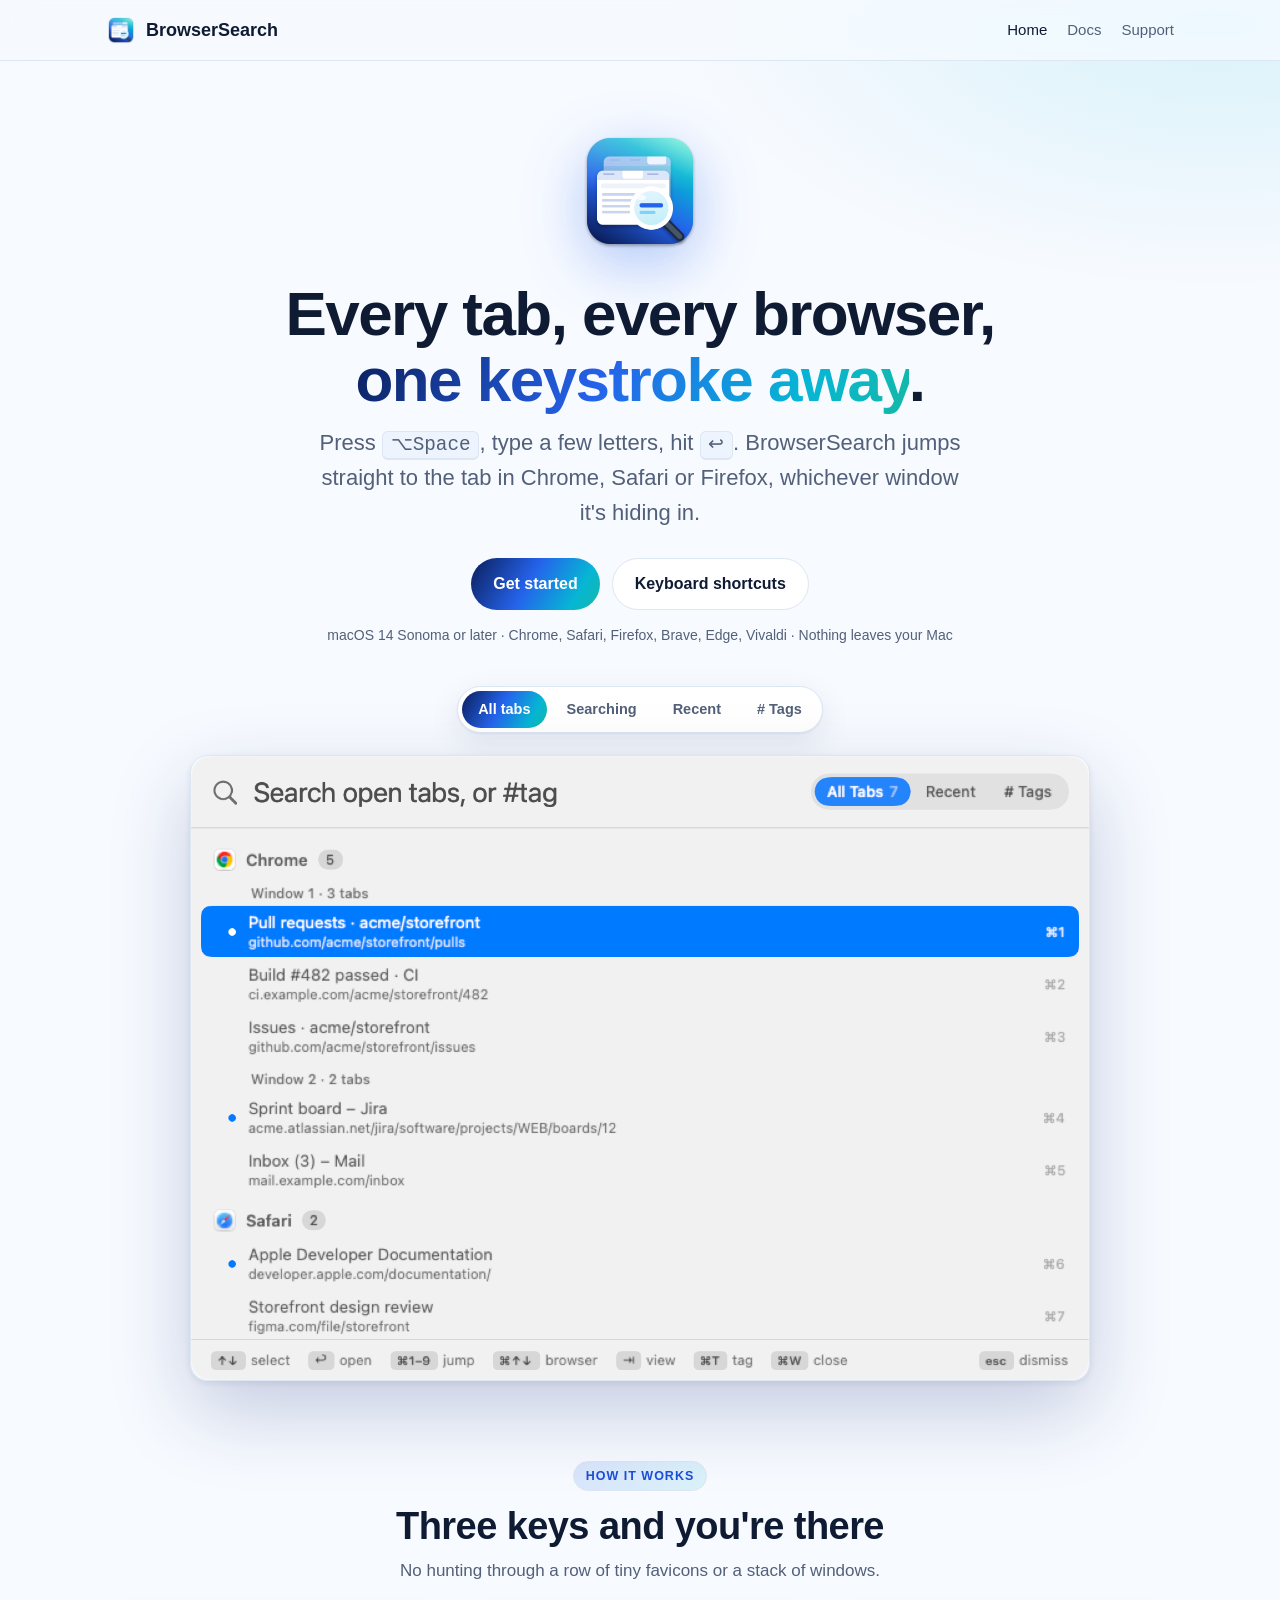
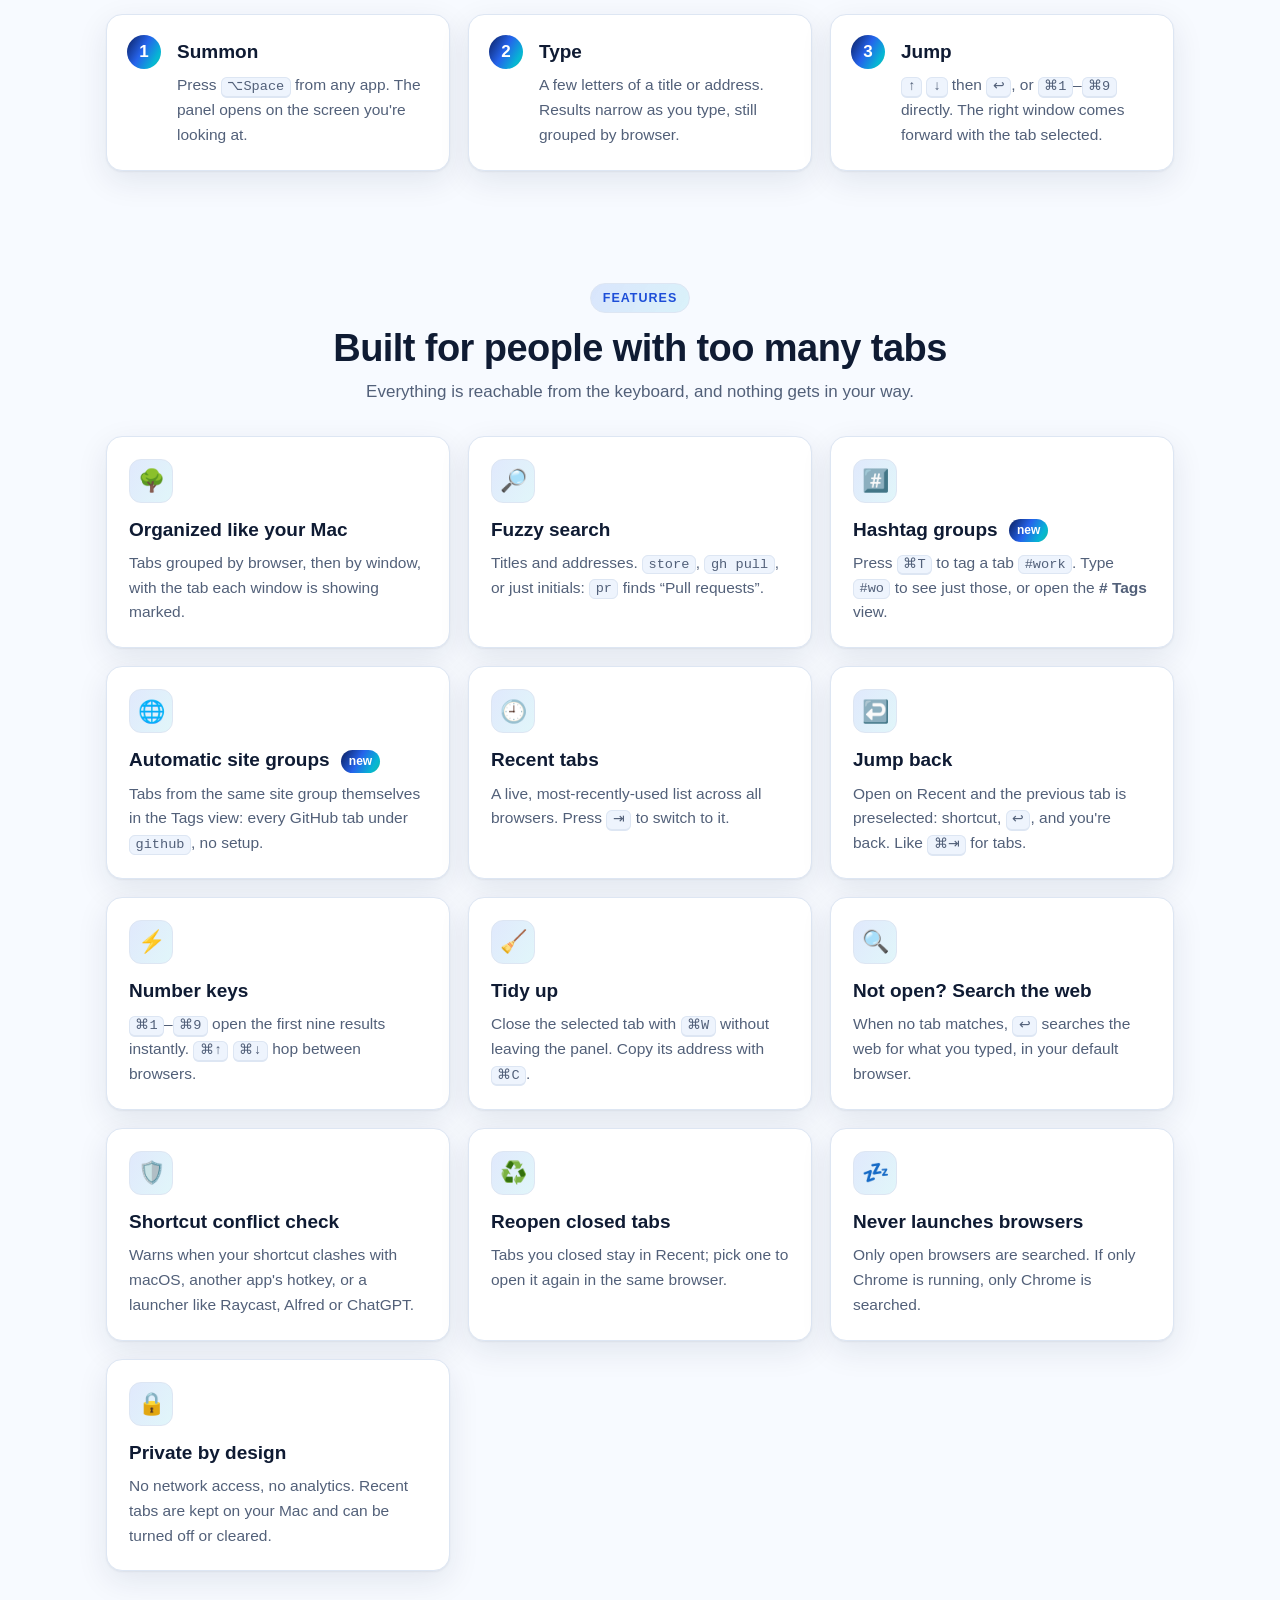
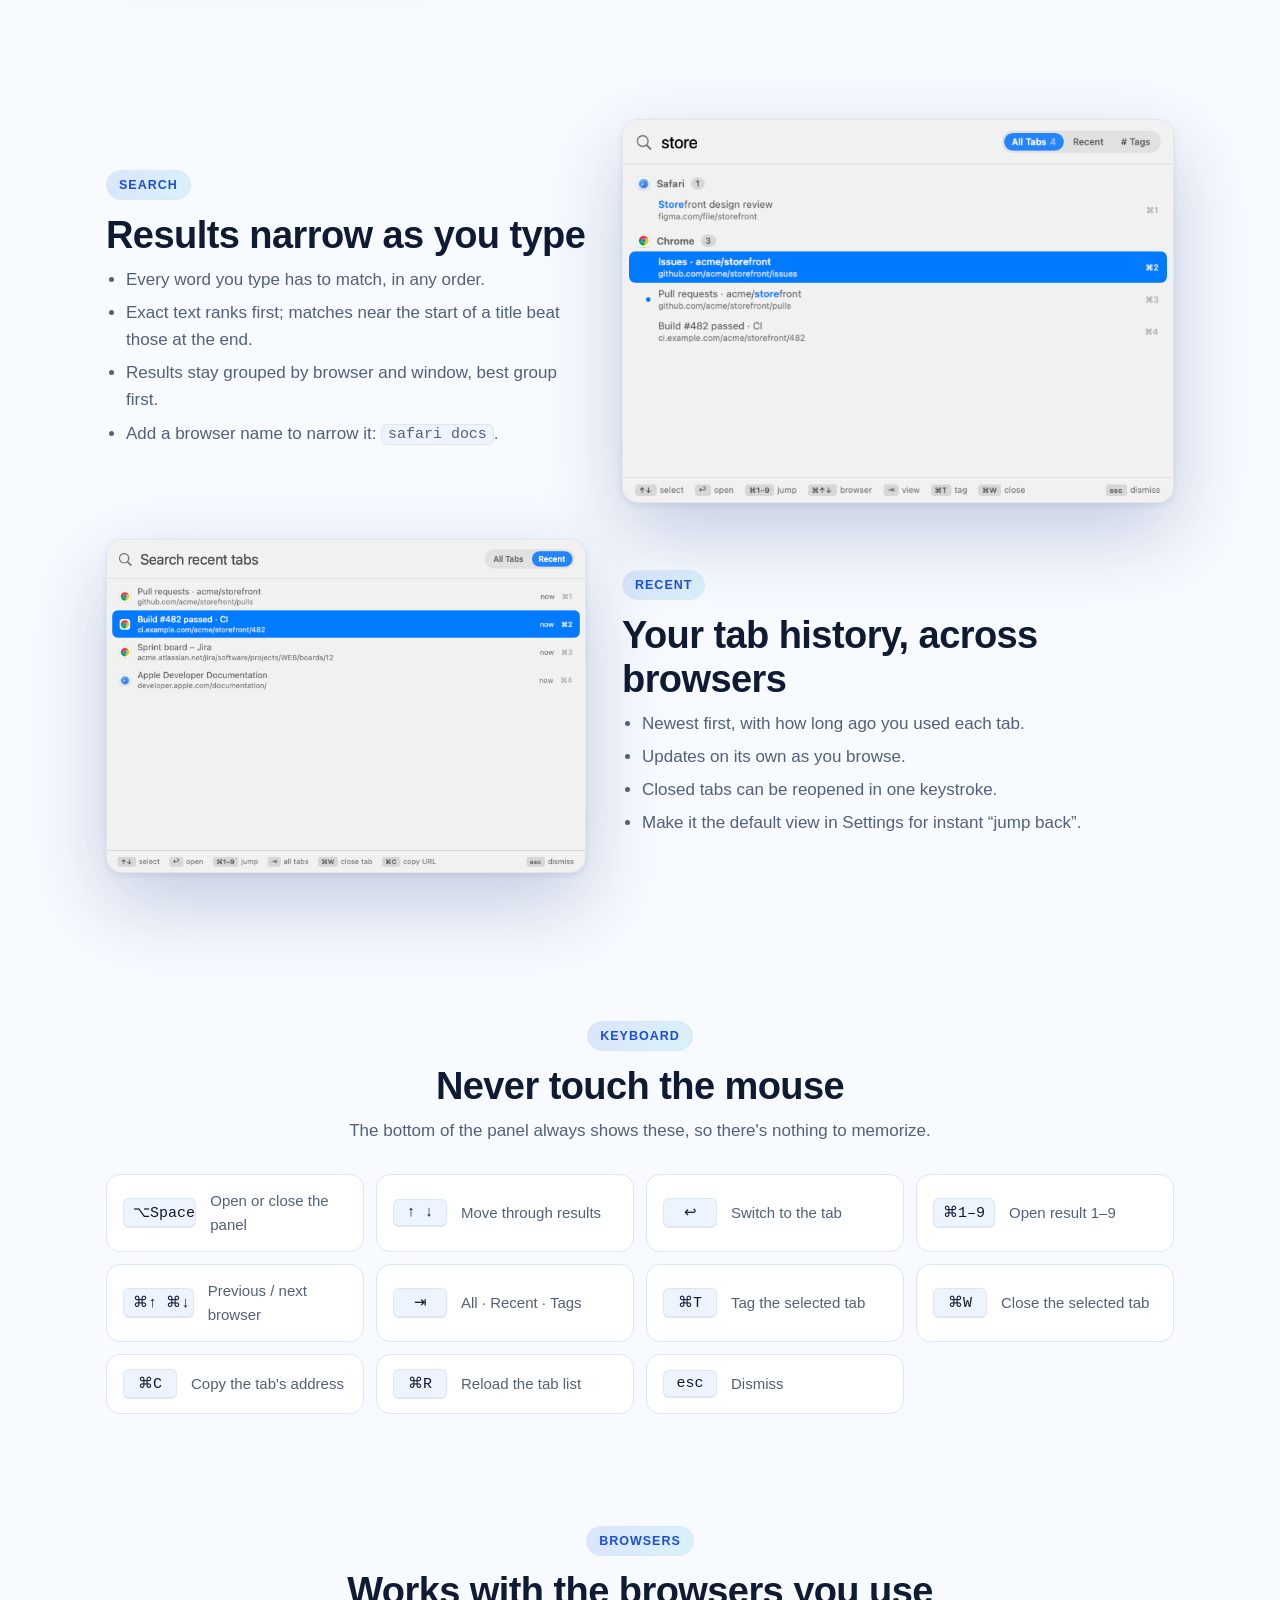
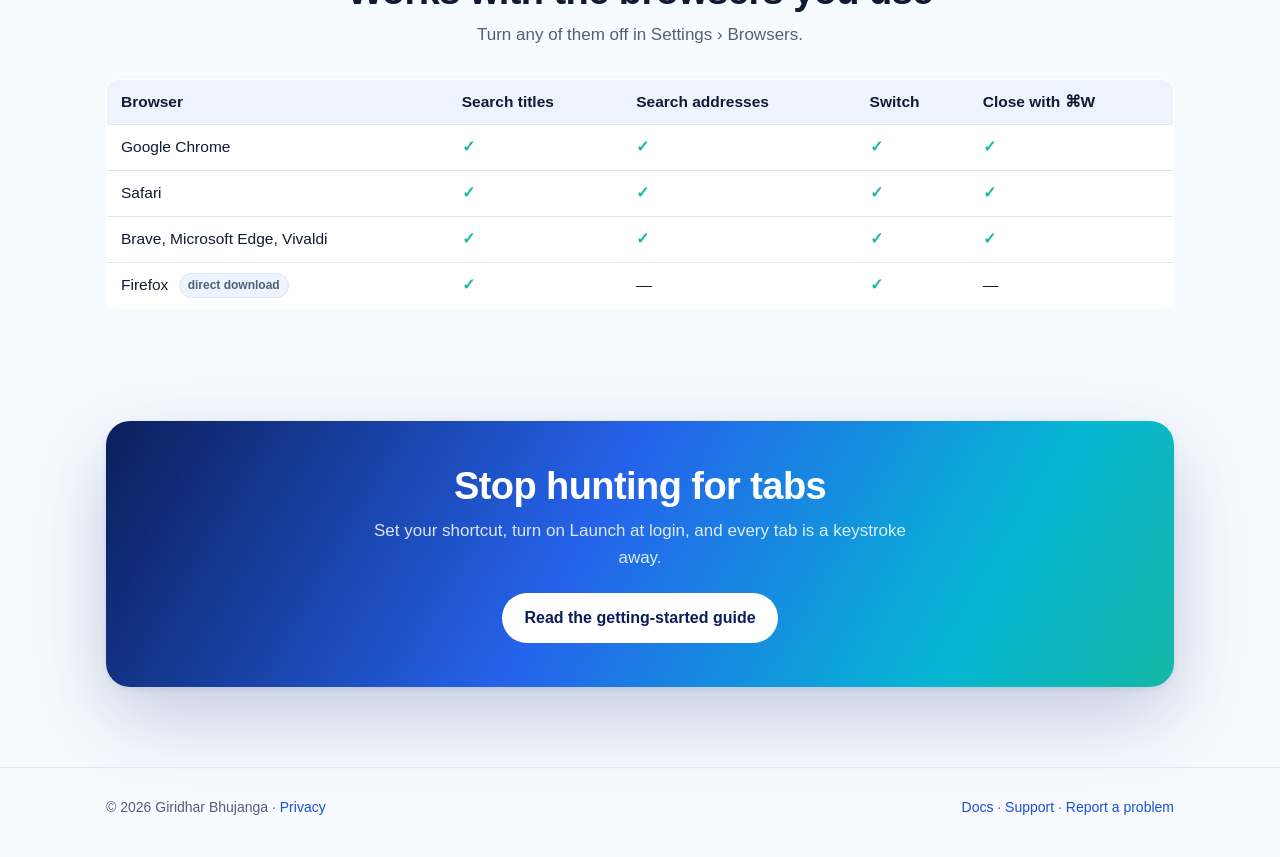
==== commit c9ff39af: "Docs for 1.0.0: hashtags and site groups, more browsers, shortcut conflicts, App Store edition and l" ====
--- a/index.html
+++ b/index.html
@@ -6,7 +6,7 @@
   <title>BrowserSearch for macOS</title>
   <meta name="description" content="BrowserSearch finds any open tab in Chrome, Safari or Firefox with a keystroke. Tabs grouped by browser and window, fuzzy search, recent tabs, and it jumps straight to the right tab.">
   <link rel="icon" href="images/icon.png">
-  <link rel="stylesheet" href="assets/style.css">
+  <link rel="stylesheet" href="assets/style.css?v=4">
 </head>
 <body>
 <header class="site-header">
@@ -29,20 +29,23 @@
       <a class="btn primary" href="docs.html#start">Get started</a>
       <a class="btn" href="#keyboard">Keyboard shortcuts</a>
     </div>
-    <p class="meta">macOS 14 Sonoma or later · Lives in your menu bar · Nothing leaves your Mac</p>
+    <p class="meta">macOS 14 Sonoma or later · Chrome, Safari, Firefox, Brave, Edge, Vivaldi · Nothing leaves your Mac</p>
 
     <div class="viewer">
       <input type="radio" name="view" id="v-all" checked>
       <input type="radio" name="view" id="v-search">
       <input type="radio" name="view" id="v-recent">
+      <input type="radio" name="view" id="v-tags">
       <div class="switch" role="tablist" aria-label="Screenshots">
         <label for="v-all">All tabs</label>
         <label for="v-search">Searching</label>
         <label for="v-recent">Recent</label>
+        <label for="v-tags"># Tags</label>
       </div>
       <div class="frames">
         <img class="f-all" src="images/panel-all.png" alt="The BrowserSearch panel listing tabs grouped under Chrome and Safari, and by window">
         <img class="f-search" src="images/panel-search.png" alt="Typing 'store' narrows the list to the two matching Chrome tabs">
+        <img class="f-tags" src="images/panel-tags.png" alt="The Tags view grouping tabs under site groups like github and example">
         <img class="f-recent" src="images/panel-recent.png" alt="The Recent list showing the most recently used tabs, newest first, with the previous tab preselected">
       </div>
     </div>
@@ -71,10 +74,14 @@
       <div class="grid">
         <div class="card"><span class="emoji">🌳</span><h3>Organized like your Mac</h3><p>Tabs grouped by browser, then by window, with the tab each window is showing marked.</p></div>
         <div class="card"><span class="emoji">🔎</span><h3>Fuzzy search</h3><p>Titles and addresses. <code>store</code>, <code>gh pull</code>, or just initials: <code>pr</code> finds “Pull requests”.</p></div>
-        <div class="card"><span class="emoji">🕘</span><h3>Recent tabs <span class="tag new">new</span></h3><p>A live, most-recently-used list across all browsers. Press <kbd>⇥</kbd> to switch to it.</p></div>
+        <div class="card"><span class="emoji">#️⃣</span><h3>Hashtag groups <span class="tag new">new</span></h3><p>Press <kbd>⌘T</kbd> to tag a tab <code>#work</code>. Type <code>#wo</code> to see just those, or open the <strong># Tags</strong> view.</p></div>
+        <div class="card"><span class="emoji">🌐</span><h3>Automatic site groups <span class="tag new">new</span></h3><p>Tabs from the same site group themselves in the Tags view: every GitHub tab under <code>github</code>, no setup.</p></div>
+        <div class="card"><span class="emoji">🕘</span><h3>Recent tabs</h3><p>A live, most-recently-used list across all browsers. Press <kbd>⇥</kbd> to switch to it.</p></div>
         <div class="card"><span class="emoji">↩️</span><h3>Jump back</h3><p>Open on Recent and the previous tab is preselected: shortcut, <kbd>↩</kbd>, and you're back. Like <kbd>⌘⇥</kbd> for tabs.</p></div>
         <div class="card"><span class="emoji">⚡️</span><h3>Number keys</h3><p><kbd>⌘1</kbd>–<kbd>⌘9</kbd> open the first nine results instantly. <kbd>⌘↑</kbd> <kbd>⌘↓</kbd> hop between browsers.</p></div>
         <div class="card"><span class="emoji">🧹</span><h3>Tidy up</h3><p>Close the selected tab with <kbd>⌘W</kbd> without leaving the panel. Copy its address with <kbd>⌘C</kbd>.</p></div>
+        <div class="card"><span class="emoji">🔍</span><h3>Not open? Search the web</h3><p>When no tab matches, <kbd>↩</kbd> searches the web for what you typed, in your default browser.</p></div>
+        <div class="card"><span class="emoji">🛡️</span><h3>Shortcut conflict check</h3><p>Warns when your shortcut clashes with macOS, another app's hotkey, or a launcher like Raycast, Alfred or ChatGPT.</p></div>
         <div class="card"><span class="emoji">♻️</span><h3>Reopen closed tabs</h3><p>Tabs you closed stay in Recent; pick one to open it again in the same browser.</p></div>
         <div class="card"><span class="emoji">💤</span><h3>Never launches browsers</h3><p>Only open browsers are searched. If only Chrome is running, only Chrome is searched.</p></div>
         <div class="card"><span class="emoji">🔒</span><h3>Private by design</h3><p>No network access, no analytics. Recent tabs are kept on your Mac and can be turned off or cleared.</p></div>
@@ -126,7 +133,8 @@
         <div class="key"><kbd>↩</kbd><span>Switch to the tab</span></div>
         <div class="key"><kbd>⌘1–9</kbd><span>Open result 1–9</span></div>
         <div class="key"><kbd>⌘↑ ⌘↓</kbd><span>Previous / next browser</span></div>
-        <div class="key"><kbd>⇥</kbd><span>All tabs ⇄ Recent</span></div>
+        <div class="key"><kbd>⇥</kbd><span>All · Recent · Tags</span></div>
+        <div class="key"><kbd>⌘T</kbd><span>Tag the selected tab</span></div>
         <div class="key"><kbd>⌘W</kbd><span>Close the selected tab</span></div>
         <div class="key"><kbd>⌘C</kbd><span>Copy the tab's address</span></div>
         <div class="key"><kbd>⌘R</kbd><span>Reload the tab list</span></div>
@@ -146,7 +154,8 @@
         <tr><th>Browser</th><th>Search titles</th><th>Search addresses</th><th>Switch</th><th>Close with ⌘W</th></tr>
         <tr><td>Google Chrome</td><td class="yes">✓</td><td class="yes">✓</td><td class="yes">✓</td><td class="yes">✓</td></tr>
         <tr><td>Safari</td><td class="yes">✓</td><td class="yes">✓</td><td class="yes">✓</td><td class="yes">✓</td></tr>
-        <tr><td>Firefox</td><td class="yes">✓</td><td>—</td><td class="yes">✓</td><td>—</td></tr>
+        <tr><td>Brave, Microsoft Edge, Vivaldi</td><td class="yes">✓</td><td class="yes">✓</td><td class="yes">✓</td><td class="yes">✓</td></tr>
+        <tr><td>Firefox <span class="tag">direct download</span></td><td class="yes">✓</td><td>—</td><td class="yes">✓</td><td>—</td></tr>
       </table></div>
     </div>
   </section>
--- a/assets/style.css
+++ b/assets/style.css
@@ -117,13 +117,16 @@
 .viewer .caption { color: var(--muted); font-size: 15px; margin-top: 16px; display: none; }
 #v-all:checked ~ .switch label[for="v-all"],
 #v-search:checked ~ .switch label[for="v-search"],
-#v-recent:checked ~ .switch label[for="v-recent"] { background: var(--grad); color: #fff; }
+#v-recent:checked ~ .switch label[for="v-recent"],
+#v-tags:checked ~ .switch label[for="v-tags"] { background: var(--grad); color: #fff; }
 #v-all:checked ~ .frames .f-all,
 #v-search:checked ~ .frames .f-search,
-#v-recent:checked ~ .frames .f-recent { display: block; }
+#v-recent:checked ~ .frames .f-recent,
+#v-tags:checked ~ .frames .f-tags { display: block; }
 #v-all:focus-visible ~ .switch label[for="v-all"],
 #v-search:focus-visible ~ .switch label[for="v-search"],
-#v-recent:focus-visible ~ .switch label[for="v-recent"] { outline: 2px solid var(--blue); outline-offset: 2px; }
+#v-recent:focus-visible ~ .switch label[for="v-recent"],
+#v-tags:focus-visible ~ .switch label[for="v-tags"] { outline: 2px solid var(--blue); outline-offset: 2px; }
 
 /* Sections */
 section { padding: 56px 0; }
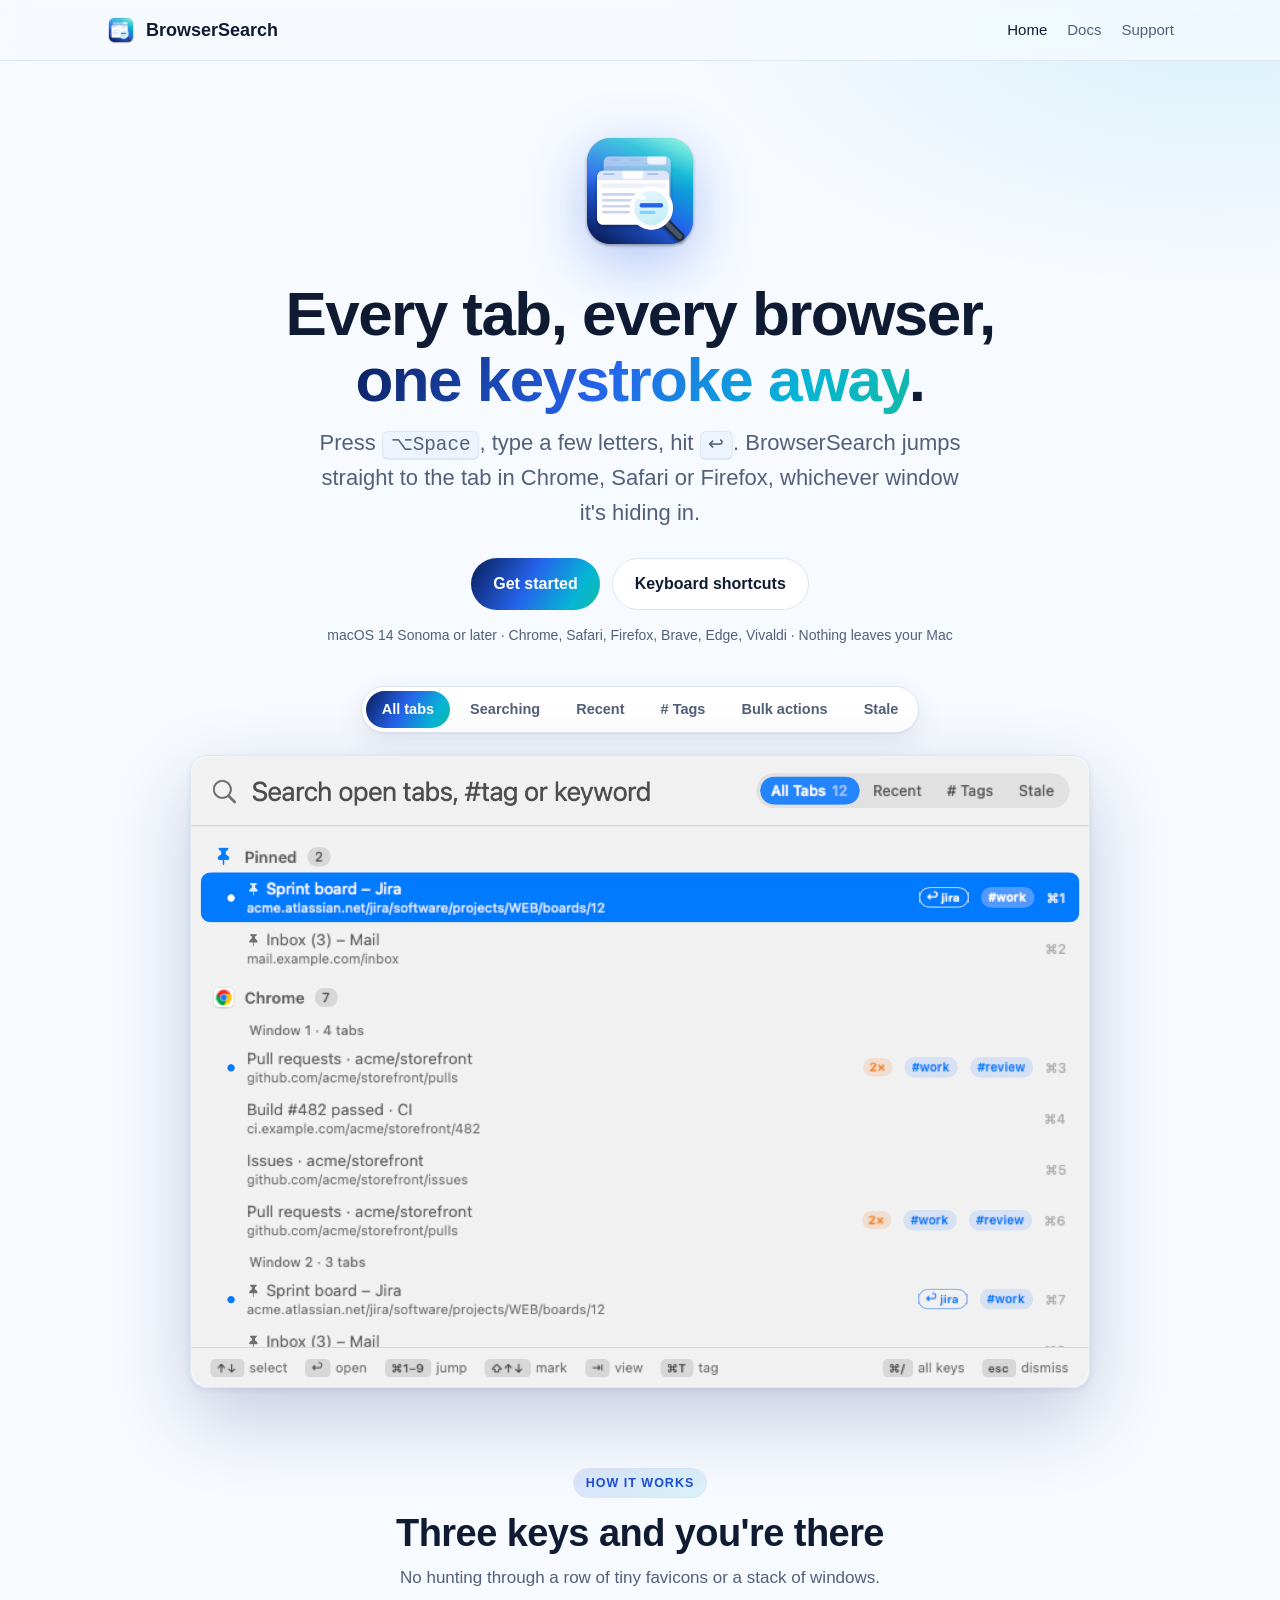
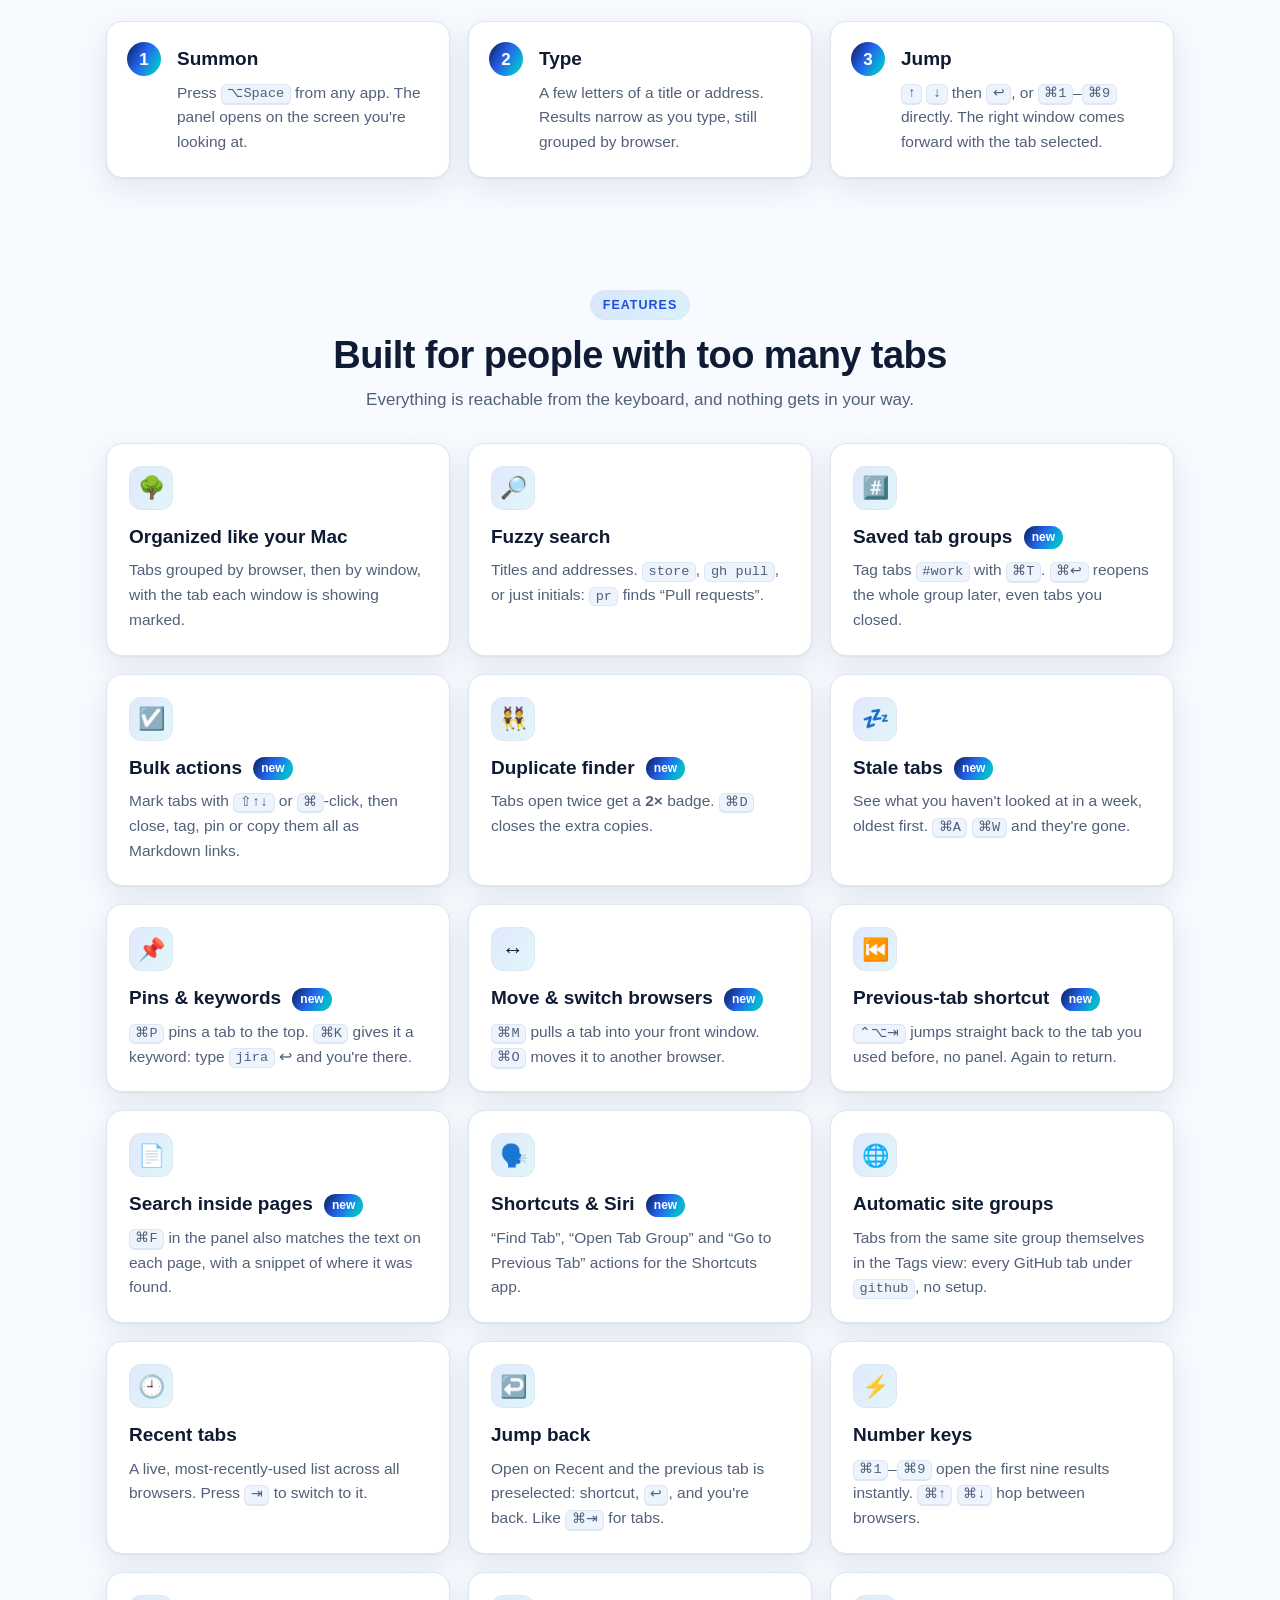
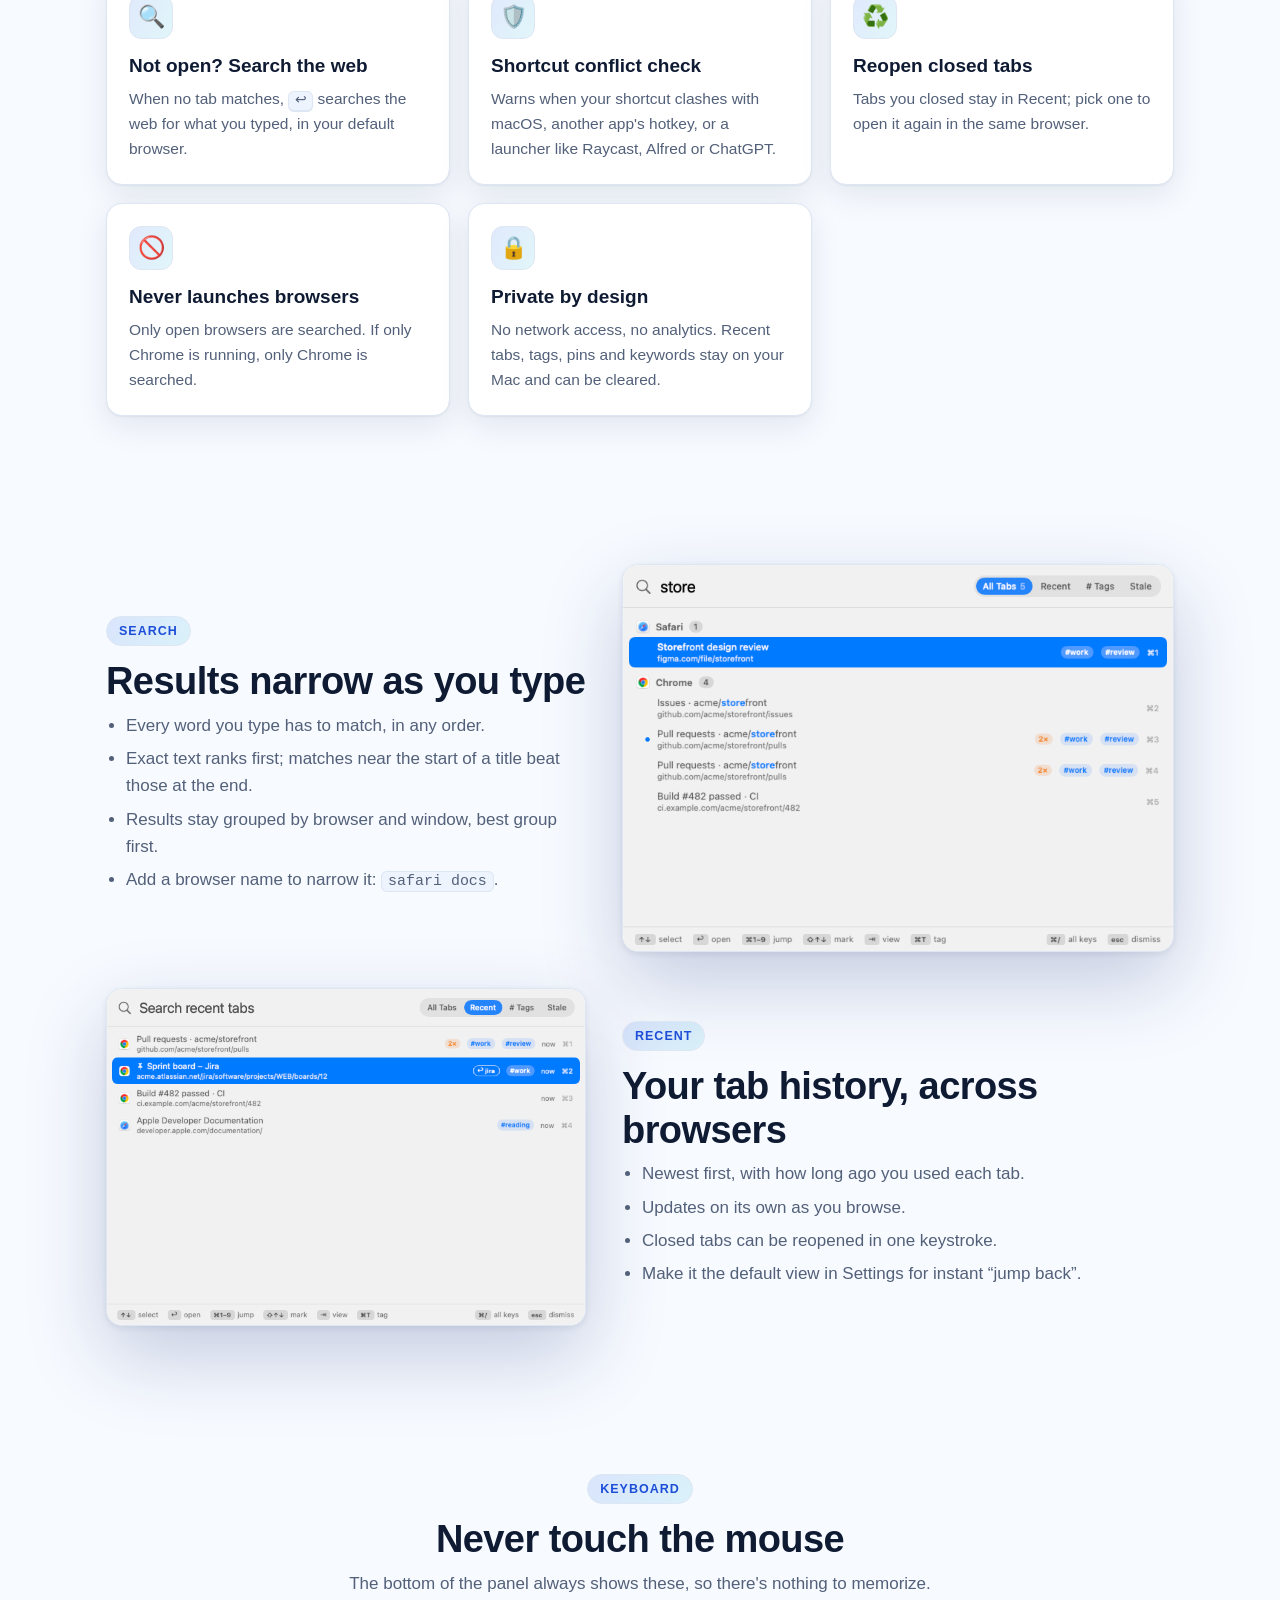
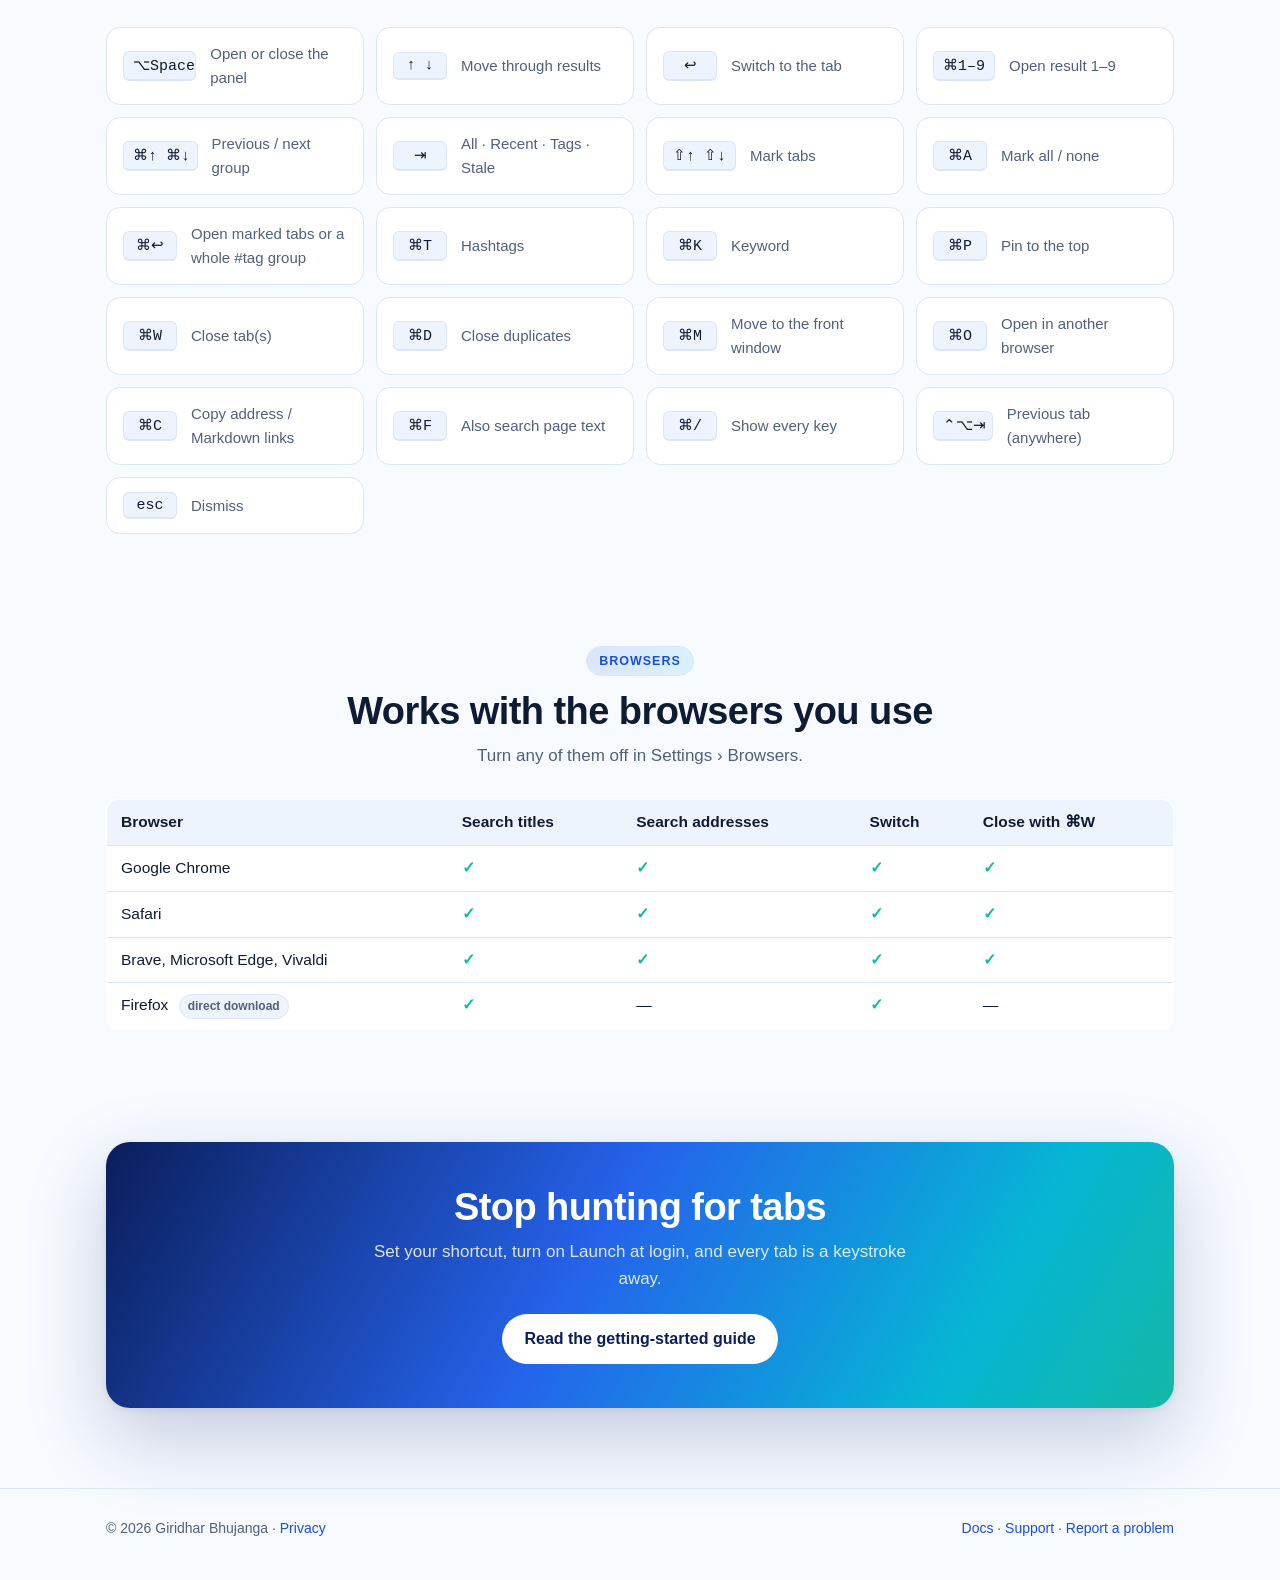
==== commit 40498b81: "Docs for 1.1: saved groups, bulk actions, duplicates, stale tabs, pins, keywords, moving tabs, page " ====
--- a/index.html
+++ b/index.html
@@ -6,7 +6,7 @@
   <title>BrowserSearch for macOS</title>
   <meta name="description" content="BrowserSearch finds any open tab in Chrome, Safari or Firefox with a keystroke. Tabs grouped by browser and window, fuzzy search, recent tabs, and it jumps straight to the right tab.">
   <link rel="icon" href="images/icon.png">
-  <link rel="stylesheet" href="assets/style.css?v=4">
+  <link rel="stylesheet" href="assets/style.css?v=5">
 </head>
 <body>
 <header class="site-header">
@@ -36,16 +36,22 @@
       <input type="radio" name="view" id="v-search">
       <input type="radio" name="view" id="v-recent">
       <input type="radio" name="view" id="v-tags">
+      <input type="radio" name="view" id="v-marked">
+      <input type="radio" name="view" id="v-stale">
       <div class="switch" role="tablist" aria-label="Screenshots">
         <label for="v-all">All tabs</label>
         <label for="v-search">Searching</label>
         <label for="v-recent">Recent</label>
         <label for="v-tags"># Tags</label>
+        <label for="v-marked">Bulk actions</label>
+        <label for="v-stale">Stale</label>
       </div>
       <div class="frames">
         <img class="f-all" src="images/panel-all.png" alt="The BrowserSearch panel listing tabs grouped under Chrome and Safari, and by window">
         <img class="f-search" src="images/panel-search.png" alt="Typing 'store' narrows the list to the two matching Chrome tabs">
-        <img class="f-tags" src="images/panel-tags.png" alt="The Tags view grouping tabs under site groups like github and example">
+        <img class="f-tags" src="images/panel-tags.png" alt="The Tags view: #work, #review and #reading groups, including a closed page that can be reopened">
+        <img class="f-marked" src="images/panel-marked.png" alt="Three tabs marked, with close, tag and copy-links actions">
+        <img class="f-stale" src="images/panel-stale.png" alt="The Stale view listing tabs not looked at in 7 days">
         <img class="f-recent" src="images/panel-recent.png" alt="The Recent list showing the most recently used tabs, newest first, with the previous tab preselected">
       </div>
     </div>
@@ -74,17 +80,24 @@
       <div class="grid">
         <div class="card"><span class="emoji">🌳</span><h3>Organized like your Mac</h3><p>Tabs grouped by browser, then by window, with the tab each window is showing marked.</p></div>
         <div class="card"><span class="emoji">🔎</span><h3>Fuzzy search</h3><p>Titles and addresses. <code>store</code>, <code>gh pull</code>, or just initials: <code>pr</code> finds “Pull requests”.</p></div>
-        <div class="card"><span class="emoji">#️⃣</span><h3>Hashtag groups <span class="tag new">new</span></h3><p>Press <kbd>⌘T</kbd> to tag a tab <code>#work</code>. Type <code>#wo</code> to see just those, or open the <strong># Tags</strong> view.</p></div>
-        <div class="card"><span class="emoji">🌐</span><h3>Automatic site groups <span class="tag new">new</span></h3><p>Tabs from the same site group themselves in the Tags view: every GitHub tab under <code>github</code>, no setup.</p></div>
+        <div class="card"><span class="emoji">#️⃣</span><h3>Saved tab groups <span class="tag new">new</span></h3><p>Tag tabs <code>#work</code> with <kbd>⌘T</kbd>. <kbd>⌘↩</kbd> reopens the whole group later, even tabs you closed.</p></div>
+        <div class="card"><span class="emoji">☑️</span><h3>Bulk actions <span class="tag new">new</span></h3><p>Mark tabs with <kbd>⇧↑↓</kbd> or <kbd>⌘</kbd>-click, then close, tag, pin or copy them all as Markdown links.</p></div>
+        <div class="card"><span class="emoji">👯</span><h3>Duplicate finder <span class="tag new">new</span></h3><p>Tabs open twice get a <strong>2×</strong> badge. <kbd>⌘D</kbd> closes the extra copies.</p></div>
+        <div class="card"><span class="emoji">💤</span><h3>Stale tabs <span class="tag new">new</span></h3><p>See what you haven't looked at in a week, oldest first. <kbd>⌘A</kbd> <kbd>⌘W</kbd> and they're gone.</p></div>
+        <div class="card"><span class="emoji">📌</span><h3>Pins &amp; keywords <span class="tag new">new</span></h3><p><kbd>⌘P</kbd> pins a tab to the top. <kbd>⌘K</kbd> gives it a keyword: type <code>jira</code> ↩ and you're there.</p></div>
+        <div class="card"><span class="emoji">↔️</span><h3>Move &amp; switch browsers <span class="tag new">new</span></h3><p><kbd>⌘M</kbd> pulls a tab into your front window. <kbd>⌘O</kbd> moves it to another browser.</p></div>
+        <div class="card"><span class="emoji">⏮️</span><h3>Previous-tab shortcut <span class="tag new">new</span></h3><p><kbd>⌃⌥⇥</kbd> jumps straight back to the tab you used before, no panel. Again to return.</p></div>
+        <div class="card"><span class="emoji">📄</span><h3>Search inside pages <span class="tag new">new</span></h3><p><kbd>⌘F</kbd> in the panel also matches the text on each page, with a snippet of where it was found.</p></div>
+        <div class="card"><span class="emoji">🗣️</span><h3>Shortcuts &amp; Siri <span class="tag new">new</span></h3><p>“Find Tab”, “Open Tab Group” and “Go to Previous Tab” actions for the Shortcuts app.</p></div>
+        <div class="card"><span class="emoji">🌐</span><h3>Automatic site groups</h3><p>Tabs from the same site group themselves in the Tags view: every GitHub tab under <code>github</code>, no setup.</p></div>
         <div class="card"><span class="emoji">🕘</span><h3>Recent tabs</h3><p>A live, most-recently-used list across all browsers. Press <kbd>⇥</kbd> to switch to it.</p></div>
         <div class="card"><span class="emoji">↩️</span><h3>Jump back</h3><p>Open on Recent and the previous tab is preselected: shortcut, <kbd>↩</kbd>, and you're back. Like <kbd>⌘⇥</kbd> for tabs.</p></div>
         <div class="card"><span class="emoji">⚡️</span><h3>Number keys</h3><p><kbd>⌘1</kbd>–<kbd>⌘9</kbd> open the first nine results instantly. <kbd>⌘↑</kbd> <kbd>⌘↓</kbd> hop between browsers.</p></div>
-        <div class="card"><span class="emoji">🧹</span><h3>Tidy up</h3><p>Close the selected tab with <kbd>⌘W</kbd> without leaving the panel. Copy its address with <kbd>⌘C</kbd>.</p></div>
         <div class="card"><span class="emoji">🔍</span><h3>Not open? Search the web</h3><p>When no tab matches, <kbd>↩</kbd> searches the web for what you typed, in your default browser.</p></div>
         <div class="card"><span class="emoji">🛡️</span><h3>Shortcut conflict check</h3><p>Warns when your shortcut clashes with macOS, another app's hotkey, or a launcher like Raycast, Alfred or ChatGPT.</p></div>
         <div class="card"><span class="emoji">♻️</span><h3>Reopen closed tabs</h3><p>Tabs you closed stay in Recent; pick one to open it again in the same browser.</p></div>
-        <div class="card"><span class="emoji">💤</span><h3>Never launches browsers</h3><p>Only open browsers are searched. If only Chrome is running, only Chrome is searched.</p></div>
-        <div class="card"><span class="emoji">🔒</span><h3>Private by design</h3><p>No network access, no analytics. Recent tabs are kept on your Mac and can be turned off or cleared.</p></div>
+        <div class="card"><span class="emoji">🚫</span><h3>Never launches browsers</h3><p>Only open browsers are searched. If only Chrome is running, only Chrome is searched.</p></div>
+        <div class="card"><span class="emoji">🔒</span><h3>Private by design</h3><p>No network access, no analytics. Recent tabs, tags, pins and keywords stay on your Mac and can be cleared.</p></div>
       </div>
     </div>
   </section>
@@ -132,12 +145,22 @@
         <div class="key"><kbd>↑ ↓</kbd><span>Move through results</span></div>
         <div class="key"><kbd>↩</kbd><span>Switch to the tab</span></div>
         <div class="key"><kbd>⌘1–9</kbd><span>Open result 1–9</span></div>
-        <div class="key"><kbd>⌘↑ ⌘↓</kbd><span>Previous / next browser</span></div>
-        <div class="key"><kbd>⇥</kbd><span>All · Recent · Tags</span></div>
-        <div class="key"><kbd>⌘T</kbd><span>Tag the selected tab</span></div>
-        <div class="key"><kbd>⌘W</kbd><span>Close the selected tab</span></div>
-        <div class="key"><kbd>⌘C</kbd><span>Copy the tab's address</span></div>
-        <div class="key"><kbd>⌘R</kbd><span>Reload the tab list</span></div>
+        <div class="key"><kbd>⌘↑ ⌘↓</kbd><span>Previous / next group</span></div>
+        <div class="key"><kbd>⇥</kbd><span>All · Recent · Tags · Stale</span></div>
+        <div class="key"><kbd>⇧↑ ⇧↓</kbd><span>Mark tabs</span></div>
+        <div class="key"><kbd>⌘A</kbd><span>Mark all / none</span></div>
+        <div class="key"><kbd>⌘↩</kbd><span>Open marked tabs or a whole #tag group</span></div>
+        <div class="key"><kbd>⌘T</kbd><span>Hashtags</span></div>
+        <div class="key"><kbd>⌘K</kbd><span>Keyword</span></div>
+        <div class="key"><kbd>⌘P</kbd><span>Pin to the top</span></div>
+        <div class="key"><kbd>⌘W</kbd><span>Close tab(s)</span></div>
+        <div class="key"><kbd>⌘D</kbd><span>Close duplicates</span></div>
+        <div class="key"><kbd>⌘M</kbd><span>Move to the front window</span></div>
+        <div class="key"><kbd>⌘O</kbd><span>Open in another browser</span></div>
+        <div class="key"><kbd>⌘C</kbd><span>Copy address / Markdown links</span></div>
+        <div class="key"><kbd>⌘F</kbd><span>Also search page text</span></div>
+        <div class="key"><kbd>⌘/</kbd><span>Show every key</span></div>
+        <div class="key"><kbd>⌃⌥⇥</kbd><span>Previous tab (anywhere)</span></div>
         <div class="key"><kbd>esc</kbd><span>Dismiss</span></div>
       </div>
     </div>
--- a/assets/style.css
+++ b/assets/style.css
@@ -103,7 +103,7 @@
 .viewer { max-width: 900px; margin: 40px auto 0; text-align: center; }
 .viewer input { position: absolute; opacity: 0; pointer-events: none; }
 .viewer .switch {
-  display: inline-flex; gap: 4px; padding: 4px; border-radius: 999px;
+  display: inline-flex; flex-wrap: wrap; justify-content: center; gap: 4px; padding: 4px; border-radius: 999px;
   background: var(--surface); border: 1px solid var(--border); box-shadow: var(--shadow); margin-bottom: 22px;
 }
 .viewer .switch label {
@@ -118,15 +118,21 @@
 #v-all:checked ~ .switch label[for="v-all"],
 #v-search:checked ~ .switch label[for="v-search"],
 #v-recent:checked ~ .switch label[for="v-recent"],
-#v-tags:checked ~ .switch label[for="v-tags"] { background: var(--grad); color: #fff; }
+#v-tags:checked ~ .switch label[for="v-tags"],
+#v-marked:checked ~ .switch label[for="v-marked"],
+#v-stale:checked ~ .switch label[for="v-stale"] { background: var(--grad); color: #fff; }
 #v-all:checked ~ .frames .f-all,
 #v-search:checked ~ .frames .f-search,
 #v-recent:checked ~ .frames .f-recent,
-#v-tags:checked ~ .frames .f-tags { display: block; }
+#v-tags:checked ~ .frames .f-tags,
+#v-marked:checked ~ .frames .f-marked,
+#v-stale:checked ~ .frames .f-stale { display: block; }
 #v-all:focus-visible ~ .switch label[for="v-all"],
 #v-search:focus-visible ~ .switch label[for="v-search"],
 #v-recent:focus-visible ~ .switch label[for="v-recent"],
-#v-tags:focus-visible ~ .switch label[for="v-tags"] { outline: 2px solid var(--blue); outline-offset: 2px; }
+#v-tags:focus-visible ~ .switch label[for="v-tags"],
+#v-marked:focus-visible ~ .switch label[for="v-marked"],
+#v-stale:focus-visible ~ .switch label[for="v-stale"] { outline: 2px solid var(--blue); outline-offset: 2px; }
 
 /* Sections */
 section { padding: 56px 0; }
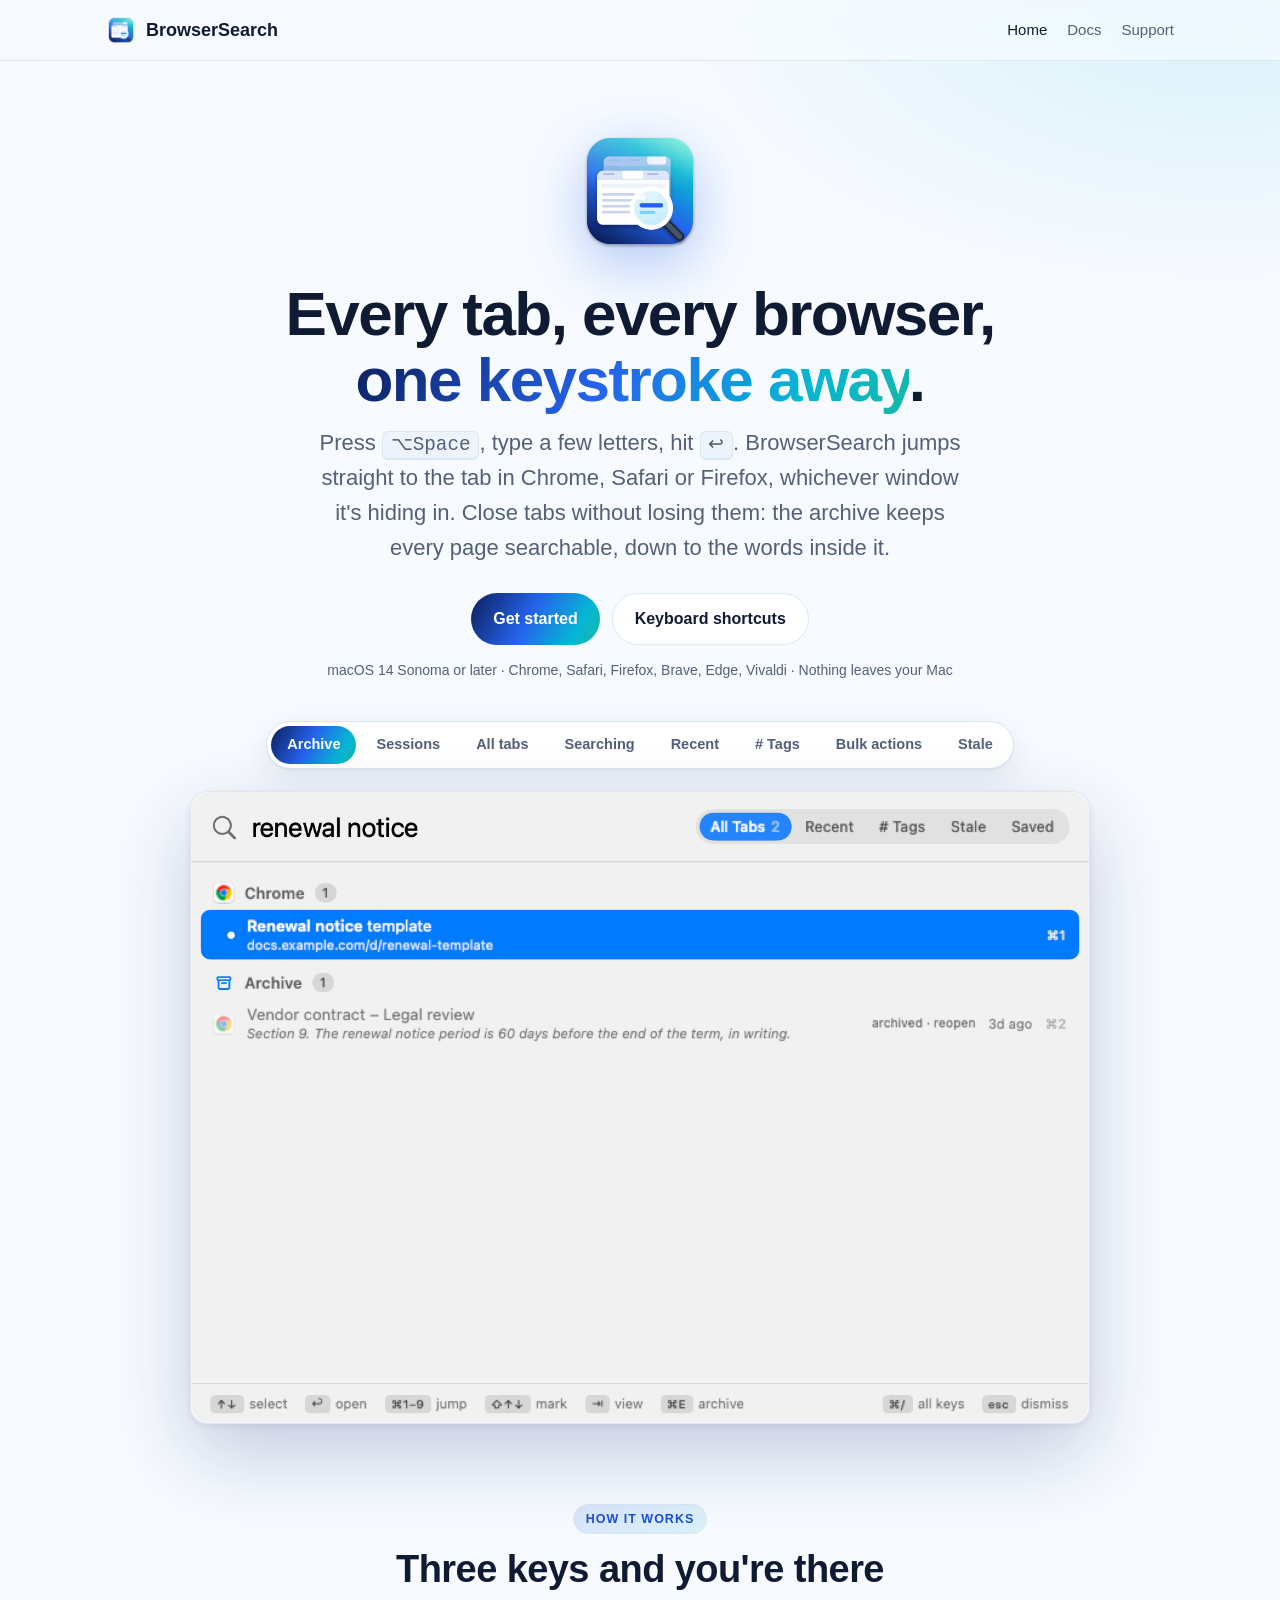
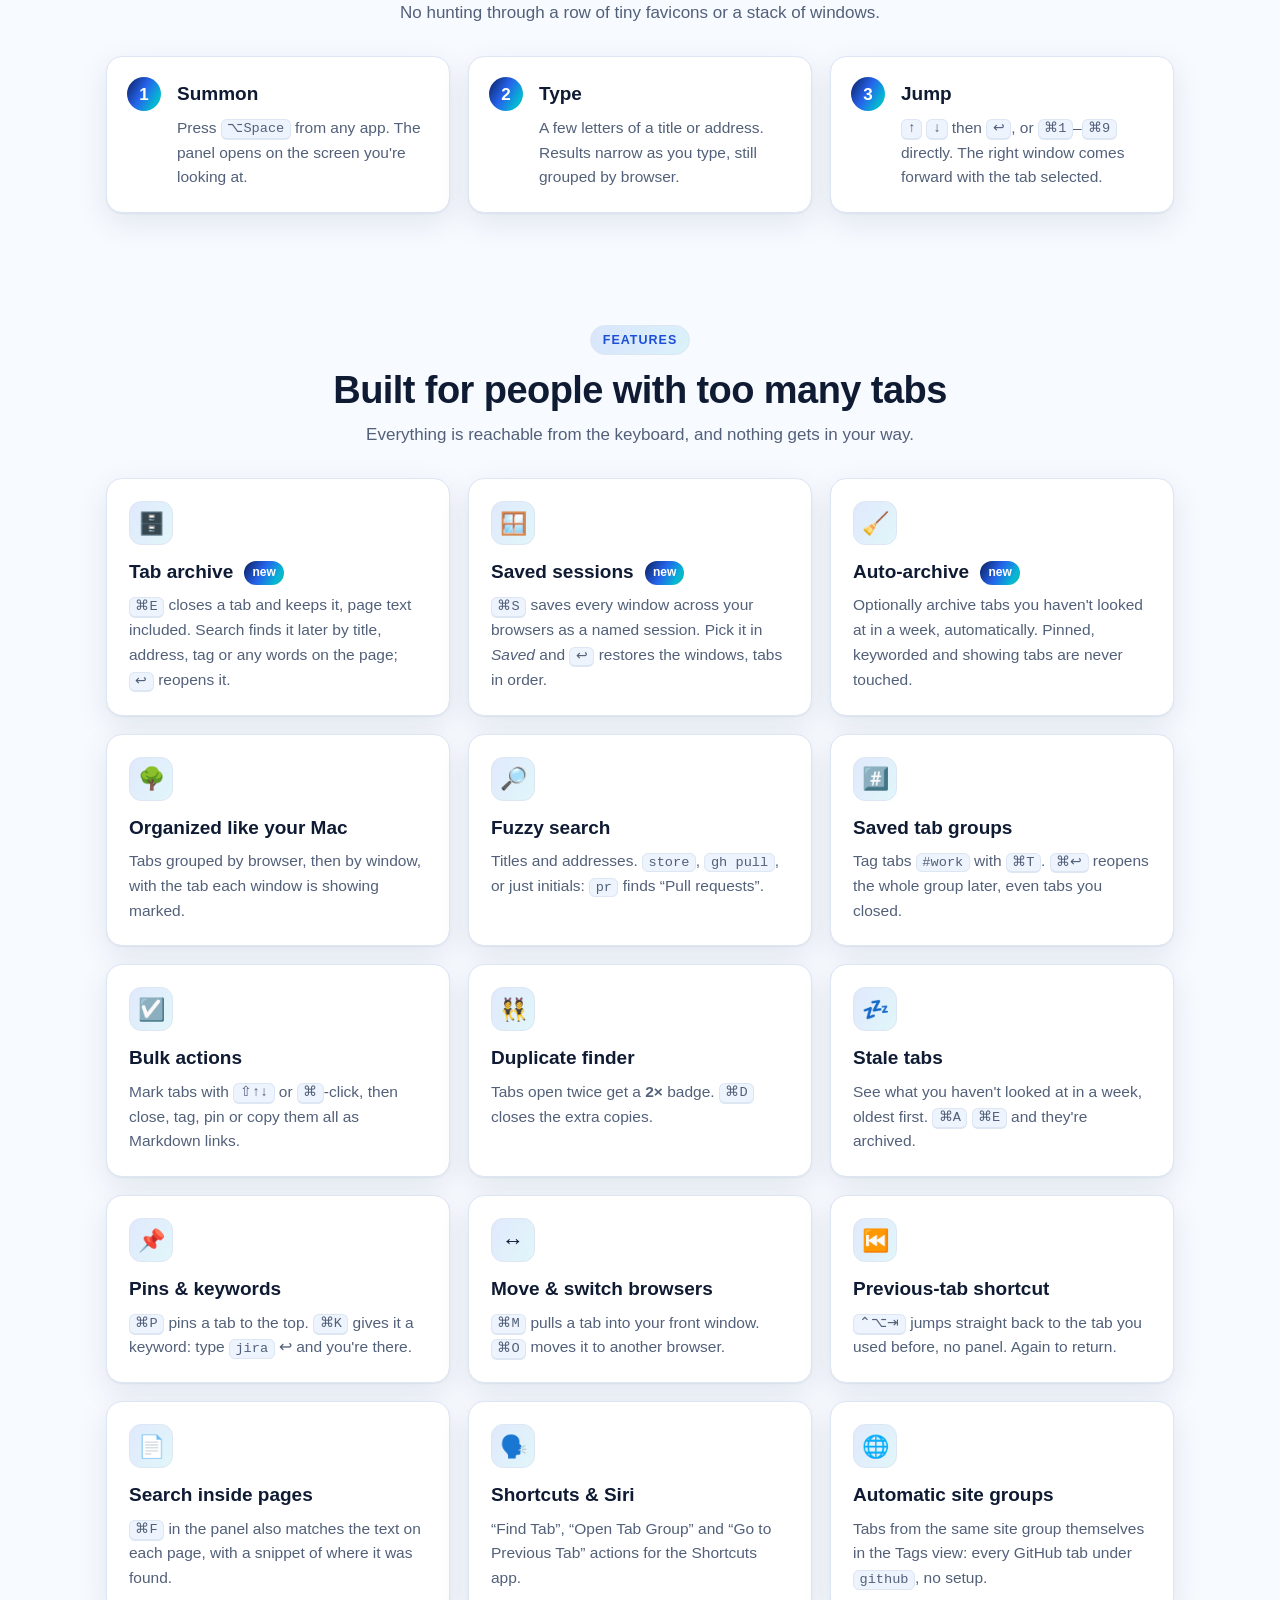
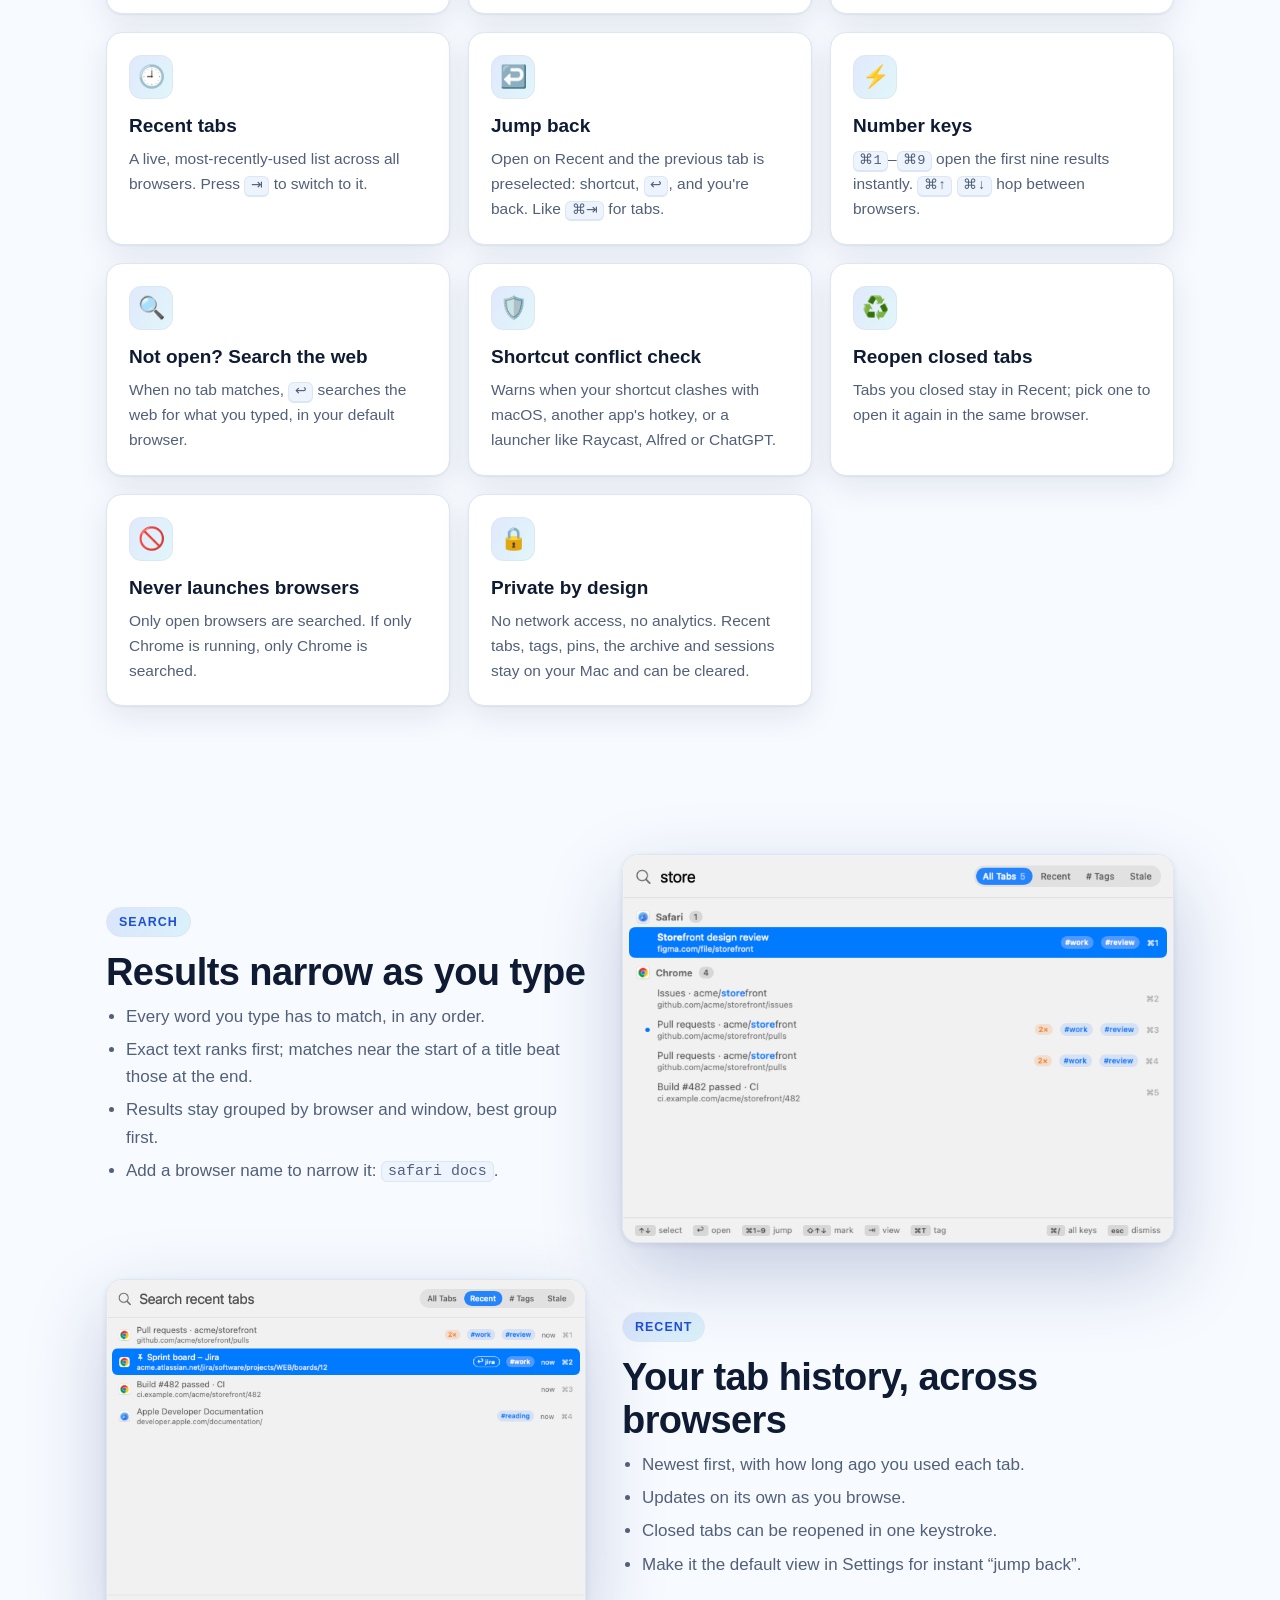
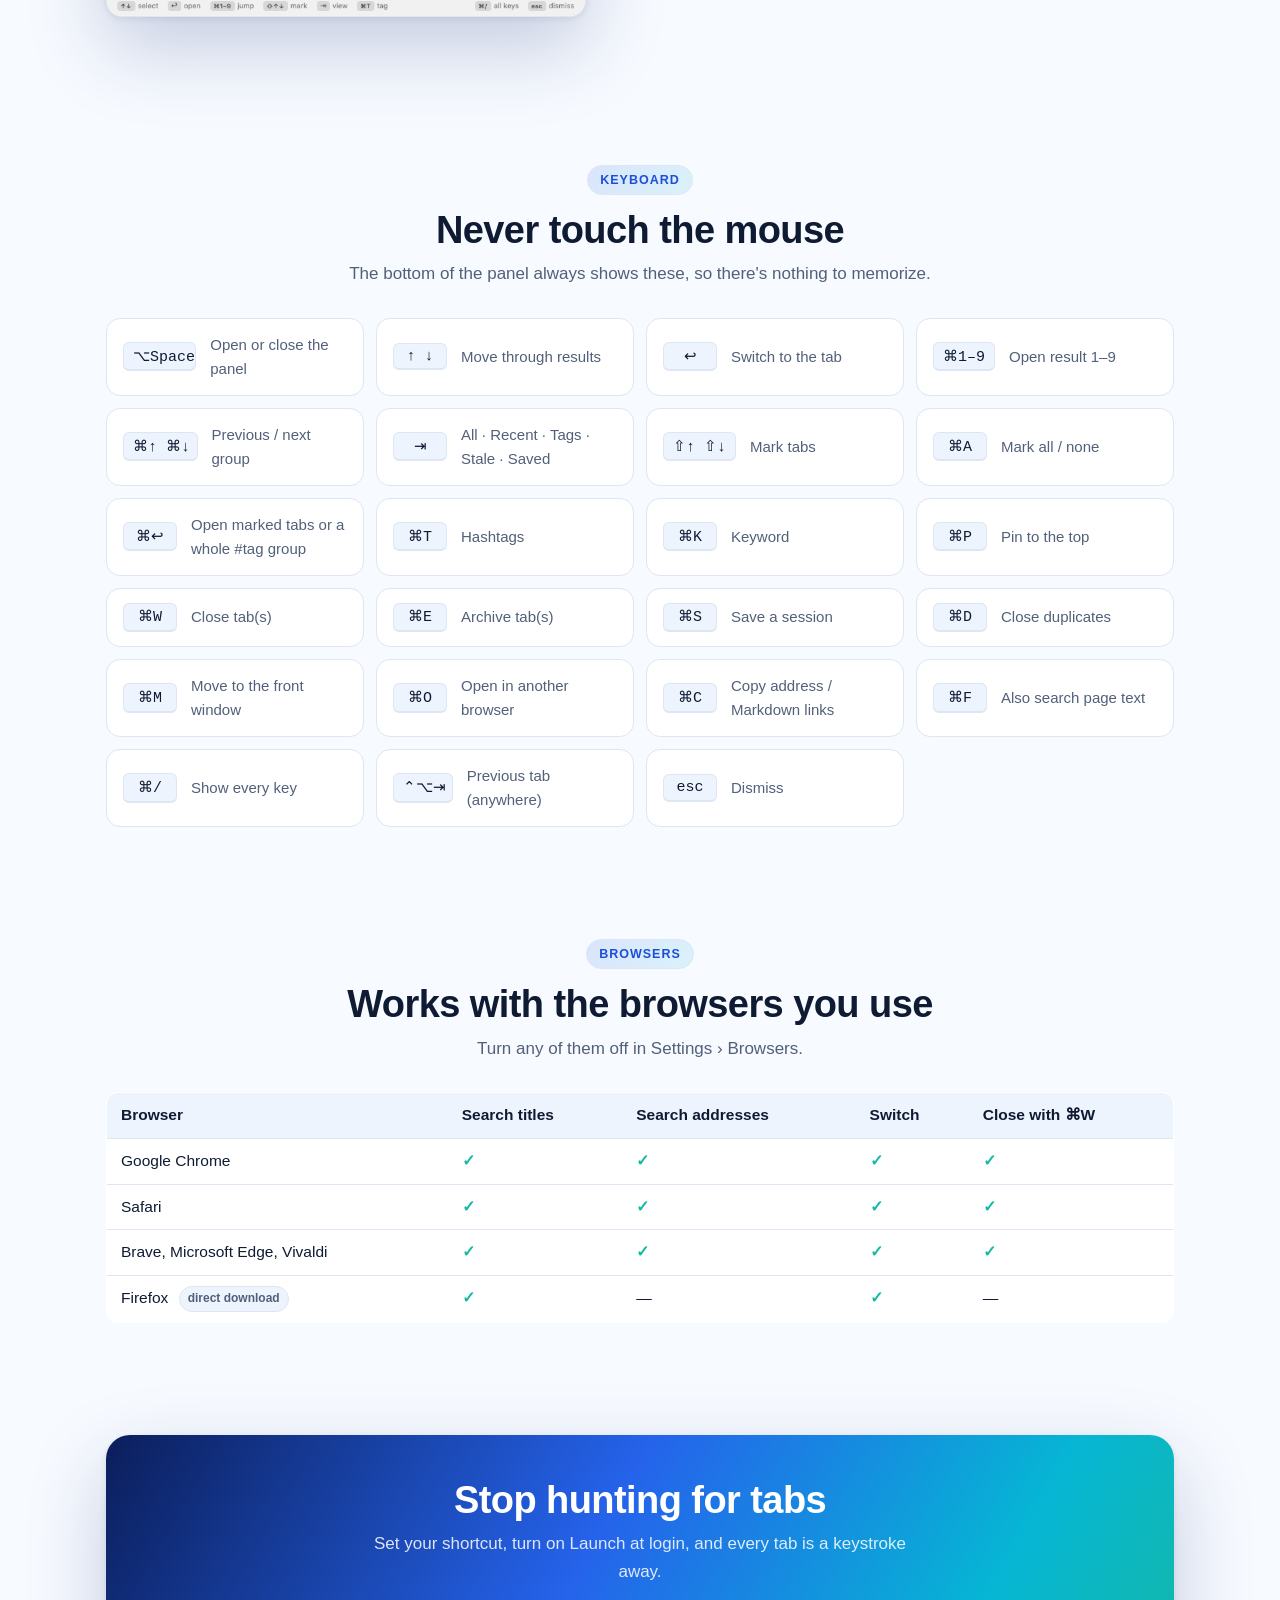
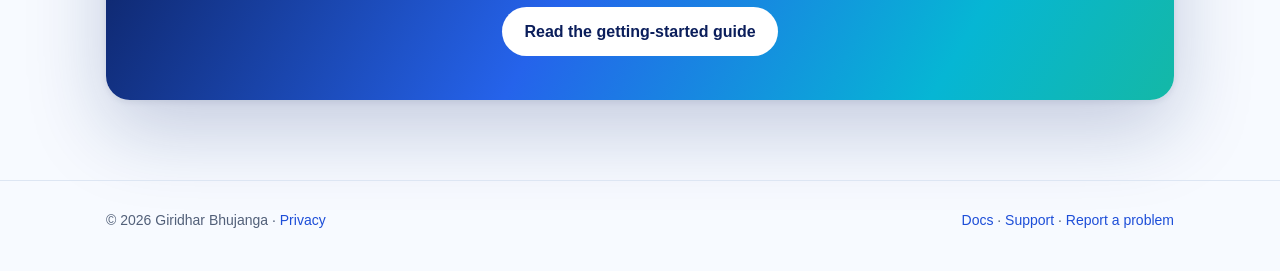
==== commit 134f05ad: "1.2: tab archive and saved sessions docs, privacy, listing, screenshots Co-Authored-By: Claude Opus " ====
--- a/index.html
+++ b/index.html
@@ -24,7 +24,7 @@
   <div class="wrap hero">
     <img class="icon" src="images/icon-512.png" alt="BrowserSearch app icon">
     <h1>Every tab, every browser,<br><span class="grad-text">one keystroke away</span>.</h1>
-    <p class="lead">Press <kbd>⌥Space</kbd>, type a few letters, hit <kbd>↩</kbd>. BrowserSearch jumps straight to the tab in Chrome, Safari or Firefox, whichever window it's hiding in.</p>
+    <p class="lead">Press <kbd>⌥Space</kbd>, type a few letters, hit <kbd>↩</kbd>. BrowserSearch jumps straight to the tab in Chrome, Safari or Firefox, whichever window it's hiding in. Close tabs without losing them: the archive keeps every page searchable, down to the words inside it.</p>
     <div class="actions">
       <a class="btn primary" href="docs.html#start">Get started</a>
       <a class="btn" href="#keyboard">Keyboard shortcuts</a>
@@ -32,13 +32,17 @@
     <p class="meta">macOS 14 Sonoma or later · Chrome, Safari, Firefox, Brave, Edge, Vivaldi · Nothing leaves your Mac</p>
 
     <div class="viewer">
-      <input type="radio" name="view" id="v-all" checked>
+      <input type="radio" name="view" id="v-archive" checked>
+      <input type="radio" name="view" id="v-saved">
+      <input type="radio" name="view" id="v-all">
       <input type="radio" name="view" id="v-search">
       <input type="radio" name="view" id="v-recent">
       <input type="radio" name="view" id="v-tags">
       <input type="radio" name="view" id="v-marked">
       <input type="radio" name="view" id="v-stale">
       <div class="switch" role="tablist" aria-label="Screenshots">
+        <label for="v-archive">Archive</label>
+        <label for="v-saved">Sessions</label>
         <label for="v-all">All tabs</label>
         <label for="v-search">Searching</label>
         <label for="v-recent">Recent</label>
@@ -47,6 +51,8 @@
         <label for="v-stale">Stale</label>
       </div>
       <div class="frames">
+        <img class="f-archive" src="images/panel-archive.png" alt="Searching 'renewal notice' finds an open tab and an archived page by a sentence inside it">
+        <img class="f-saved" src="images/panel-saved.png" alt="The Saved view: two saved sessions and five archived pages">
         <img class="f-all" src="images/panel-all.png" alt="The BrowserSearch panel listing tabs grouped under Chrome and Safari, and by window">
         <img class="f-search" src="images/panel-search.png" alt="Typing 'store' narrows the list to the two matching Chrome tabs">
         <img class="f-tags" src="images/panel-tags.png" alt="The Tags view: #work, #review and #reading groups, including a closed page that can be reopened">
@@ -78,17 +84,20 @@
         <p class="section-lead">Everything is reachable from the keyboard, and nothing gets in your way.</p>
       </div>
       <div class="grid">
+        <div class="card"><span class="emoji">🗄️</span><h3>Tab archive <span class="tag new">new</span></h3><p><kbd>⌘E</kbd> closes a tab and keeps it, page text included. Search finds it later by title, address, tag or any words on the page; <kbd>↩</kbd> reopens it.</p></div>
+        <div class="card"><span class="emoji">🪟</span><h3>Saved sessions <span class="tag new">new</span></h3><p><kbd>⌘S</kbd> saves every window across your browsers as a named session. Pick it in <em>Saved</em> and <kbd>↩</kbd> restores the windows, tabs in order.</p></div>
+        <div class="card"><span class="emoji">🧹</span><h3>Auto-archive <span class="tag new">new</span></h3><p>Optionally archive tabs you haven't looked at in a week, automatically. Pinned, keyworded and showing tabs are never touched.</p></div>
         <div class="card"><span class="emoji">🌳</span><h3>Organized like your Mac</h3><p>Tabs grouped by browser, then by window, with the tab each window is showing marked.</p></div>
         <div class="card"><span class="emoji">🔎</span><h3>Fuzzy search</h3><p>Titles and addresses. <code>store</code>, <code>gh pull</code>, or just initials: <code>pr</code> finds “Pull requests”.</p></div>
-        <div class="card"><span class="emoji">#️⃣</span><h3>Saved tab groups <span class="tag new">new</span></h3><p>Tag tabs <code>#work</code> with <kbd>⌘T</kbd>. <kbd>⌘↩</kbd> reopens the whole group later, even tabs you closed.</p></div>
-        <div class="card"><span class="emoji">☑️</span><h3>Bulk actions <span class="tag new">new</span></h3><p>Mark tabs with <kbd>⇧↑↓</kbd> or <kbd>⌘</kbd>-click, then close, tag, pin or copy them all as Markdown links.</p></div>
-        <div class="card"><span class="emoji">👯</span><h3>Duplicate finder <span class="tag new">new</span></h3><p>Tabs open twice get a <strong>2×</strong> badge. <kbd>⌘D</kbd> closes the extra copies.</p></div>
-        <div class="card"><span class="emoji">💤</span><h3>Stale tabs <span class="tag new">new</span></h3><p>See what you haven't looked at in a week, oldest first. <kbd>⌘A</kbd> <kbd>⌘W</kbd> and they're gone.</p></div>
-        <div class="card"><span class="emoji">📌</span><h3>Pins &amp; keywords <span class="tag new">new</span></h3><p><kbd>⌘P</kbd> pins a tab to the top. <kbd>⌘K</kbd> gives it a keyword: type <code>jira</code> ↩ and you're there.</p></div>
-        <div class="card"><span class="emoji">↔️</span><h3>Move &amp; switch browsers <span class="tag new">new</span></h3><p><kbd>⌘M</kbd> pulls a tab into your front window. <kbd>⌘O</kbd> moves it to another browser.</p></div>
-        <div class="card"><span class="emoji">⏮️</span><h3>Previous-tab shortcut <span class="tag new">new</span></h3><p><kbd>⌃⌥⇥</kbd> jumps straight back to the tab you used before, no panel. Again to return.</p></div>
-        <div class="card"><span class="emoji">📄</span><h3>Search inside pages <span class="tag new">new</span></h3><p><kbd>⌘F</kbd> in the panel also matches the text on each page, with a snippet of where it was found.</p></div>
-        <div class="card"><span class="emoji">🗣️</span><h3>Shortcuts &amp; Siri <span class="tag new">new</span></h3><p>“Find Tab”, “Open Tab Group” and “Go to Previous Tab” actions for the Shortcuts app.</p></div>
+        <div class="card"><span class="emoji">#️⃣</span><h3>Saved tab groups</h3><p>Tag tabs <code>#work</code> with <kbd>⌘T</kbd>. <kbd>⌘↩</kbd> reopens the whole group later, even tabs you closed.</p></div>
+        <div class="card"><span class="emoji">☑️</span><h3>Bulk actions</h3><p>Mark tabs with <kbd>⇧↑↓</kbd> or <kbd>⌘</kbd>-click, then close, tag, pin or copy them all as Markdown links.</p></div>
+        <div class="card"><span class="emoji">👯</span><h3>Duplicate finder</h3><p>Tabs open twice get a <strong>2×</strong> badge. <kbd>⌘D</kbd> closes the extra copies.</p></div>
+        <div class="card"><span class="emoji">💤</span><h3>Stale tabs</h3><p>See what you haven't looked at in a week, oldest first. <kbd>⌘A</kbd> <kbd>⌘E</kbd> and they're archived.</p></div>
+        <div class="card"><span class="emoji">📌</span><h3>Pins &amp; keywords</h3><p><kbd>⌘P</kbd> pins a tab to the top. <kbd>⌘K</kbd> gives it a keyword: type <code>jira</code> ↩ and you're there.</p></div>
+        <div class="card"><span class="emoji">↔️</span><h3>Move &amp; switch browsers</h3><p><kbd>⌘M</kbd> pulls a tab into your front window. <kbd>⌘O</kbd> moves it to another browser.</p></div>
+        <div class="card"><span class="emoji">⏮️</span><h3>Previous-tab shortcut</h3><p><kbd>⌃⌥⇥</kbd> jumps straight back to the tab you used before, no panel. Again to return.</p></div>
+        <div class="card"><span class="emoji">📄</span><h3>Search inside pages</h3><p><kbd>⌘F</kbd> in the panel also matches the text on each page, with a snippet of where it was found.</p></div>
+        <div class="card"><span class="emoji">🗣️</span><h3>Shortcuts &amp; Siri</h3><p>“Find Tab”, “Open Tab Group” and “Go to Previous Tab” actions for the Shortcuts app.</p></div>
         <div class="card"><span class="emoji">🌐</span><h3>Automatic site groups</h3><p>Tabs from the same site group themselves in the Tags view: every GitHub tab under <code>github</code>, no setup.</p></div>
         <div class="card"><span class="emoji">🕘</span><h3>Recent tabs</h3><p>A live, most-recently-used list across all browsers. Press <kbd>⇥</kbd> to switch to it.</p></div>
         <div class="card"><span class="emoji">↩️</span><h3>Jump back</h3><p>Open on Recent and the previous tab is preselected: shortcut, <kbd>↩</kbd>, and you're back. Like <kbd>⌘⇥</kbd> for tabs.</p></div>
@@ -97,7 +106,7 @@
         <div class="card"><span class="emoji">🛡️</span><h3>Shortcut conflict check</h3><p>Warns when your shortcut clashes with macOS, another app's hotkey, or a launcher like Raycast, Alfred or ChatGPT.</p></div>
         <div class="card"><span class="emoji">♻️</span><h3>Reopen closed tabs</h3><p>Tabs you closed stay in Recent; pick one to open it again in the same browser.</p></div>
         <div class="card"><span class="emoji">🚫</span><h3>Never launches browsers</h3><p>Only open browsers are searched. If only Chrome is running, only Chrome is searched.</p></div>
-        <div class="card"><span class="emoji">🔒</span><h3>Private by design</h3><p>No network access, no analytics. Recent tabs, tags, pins and keywords stay on your Mac and can be cleared.</p></div>
+        <div class="card"><span class="emoji">🔒</span><h3>Private by design</h3><p>No network access, no analytics. Recent tabs, tags, pins, the archive and sessions stay on your Mac and can be cleared.</p></div>
       </div>
     </div>
   </section>
@@ -146,7 +155,7 @@
         <div class="key"><kbd>↩</kbd><span>Switch to the tab</span></div>
         <div class="key"><kbd>⌘1–9</kbd><span>Open result 1–9</span></div>
         <div class="key"><kbd>⌘↑ ⌘↓</kbd><span>Previous / next group</span></div>
-        <div class="key"><kbd>⇥</kbd><span>All · Recent · Tags · Stale</span></div>
+        <div class="key"><kbd>⇥</kbd><span>All · Recent · Tags · Stale · Saved</span></div>
         <div class="key"><kbd>⇧↑ ⇧↓</kbd><span>Mark tabs</span></div>
         <div class="key"><kbd>⌘A</kbd><span>Mark all / none</span></div>
         <div class="key"><kbd>⌘↩</kbd><span>Open marked tabs or a whole #tag group</span></div>
@@ -154,6 +163,8 @@
         <div class="key"><kbd>⌘K</kbd><span>Keyword</span></div>
         <div class="key"><kbd>⌘P</kbd><span>Pin to the top</span></div>
         <div class="key"><kbd>⌘W</kbd><span>Close tab(s)</span></div>
+        <div class="key"><kbd>⌘E</kbd><span>Archive tab(s)</span></div>
+        <div class="key"><kbd>⌘S</kbd><span>Save a session</span></div>
         <div class="key"><kbd>⌘D</kbd><span>Close duplicates</span></div>
         <div class="key"><kbd>⌘M</kbd><span>Move to the front window</span></div>
         <div class="key"><kbd>⌘O</kbd><span>Open in another browser</span></div>
--- a/assets/style.css
+++ b/assets/style.css
@@ -121,18 +121,24 @@
 #v-tags:checked ~ .switch label[for="v-tags"],
 #v-marked:checked ~ .switch label[for="v-marked"],
 #v-stale:checked ~ .switch label[for="v-stale"] { background: var(--grad); color: #fff; }
+#v-archive:checked ~ .switch label[for="v-archive"] { background: var(--grad); color: #fff; }
+#v-saved:checked ~ .switch label[for="v-saved"] { background: var(--grad); color: #fff; }
 #v-all:checked ~ .frames .f-all,
 #v-search:checked ~ .frames .f-search,
 #v-recent:checked ~ .frames .f-recent,
 #v-tags:checked ~ .frames .f-tags,
 #v-marked:checked ~ .frames .f-marked,
 #v-stale:checked ~ .frames .f-stale { display: block; }
+#v-archive:checked ~ .frames .f-archive { display: block; }
+#v-saved:checked ~ .frames .f-saved { display: block; }
 #v-all:focus-visible ~ .switch label[for="v-all"],
 #v-search:focus-visible ~ .switch label[for="v-search"],
 #v-recent:focus-visible ~ .switch label[for="v-recent"],
 #v-tags:focus-visible ~ .switch label[for="v-tags"],
 #v-marked:focus-visible ~ .switch label[for="v-marked"],
 #v-stale:focus-visible ~ .switch label[for="v-stale"] { outline: 2px solid var(--blue); outline-offset: 2px; }
+#v-archive:focus-visible ~ .switch label[for="v-archive"] { outline: 2px solid var(--blue); outline-offset: 2px; }
+#v-saved:focus-visible ~ .switch label[for="v-saved"] { outline: 2px solid var(--blue); outline-offset: 2px; }
 
 /* Sections */
 section { padding: 56px 0; }
